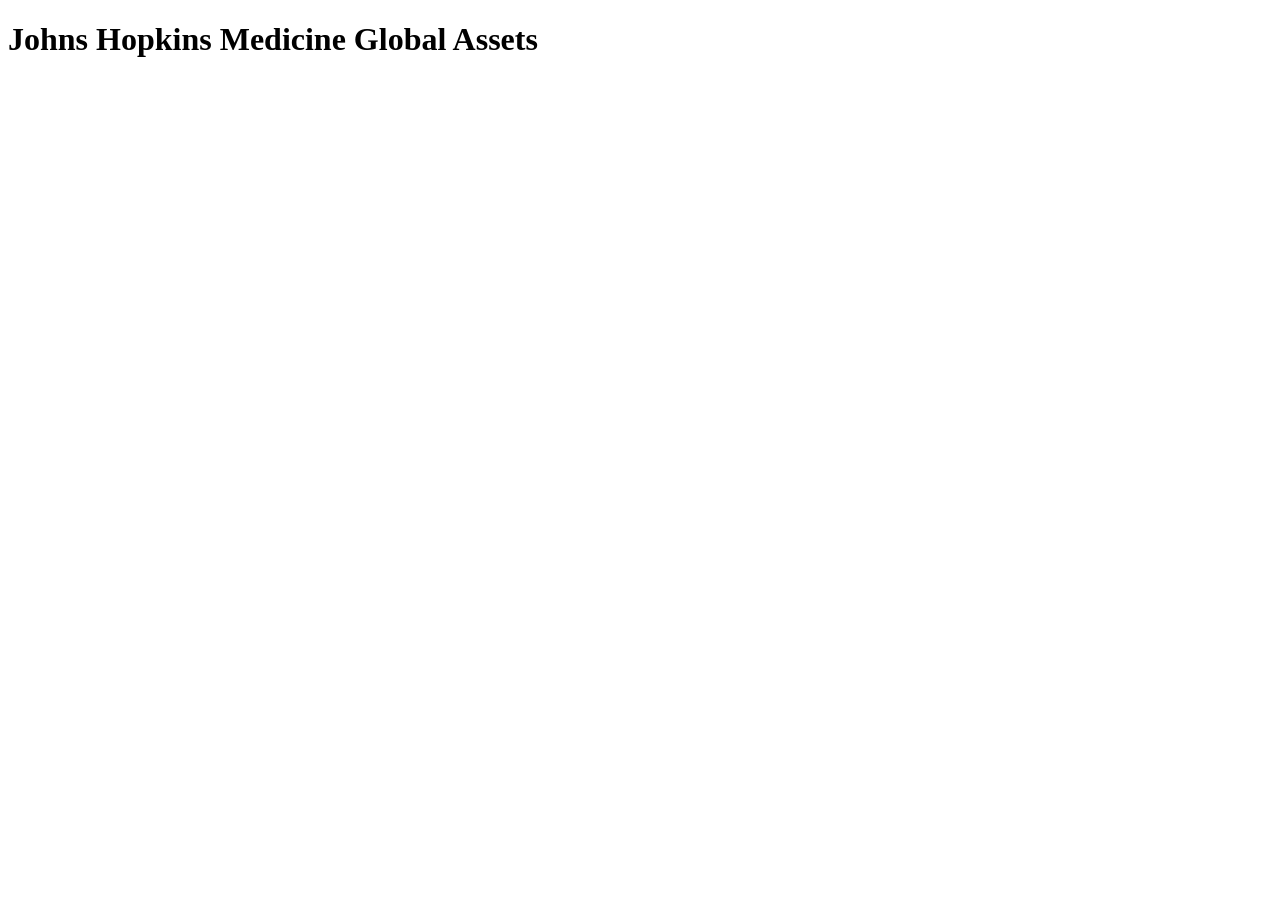
==== index.html @ 09e7e158 "Initial commit" ====
<!DOCTYPE html>
<html lang="en">
<head>
	<meta charset="UTF-8">
	<meta name="viewport" content="width=device-width, initial-scale=1.0">
	<title>Global Assets</title>
</head>
<body>
	<h1>Johns Hopkins Medicine Global Assets</h1>
</body>
</html>
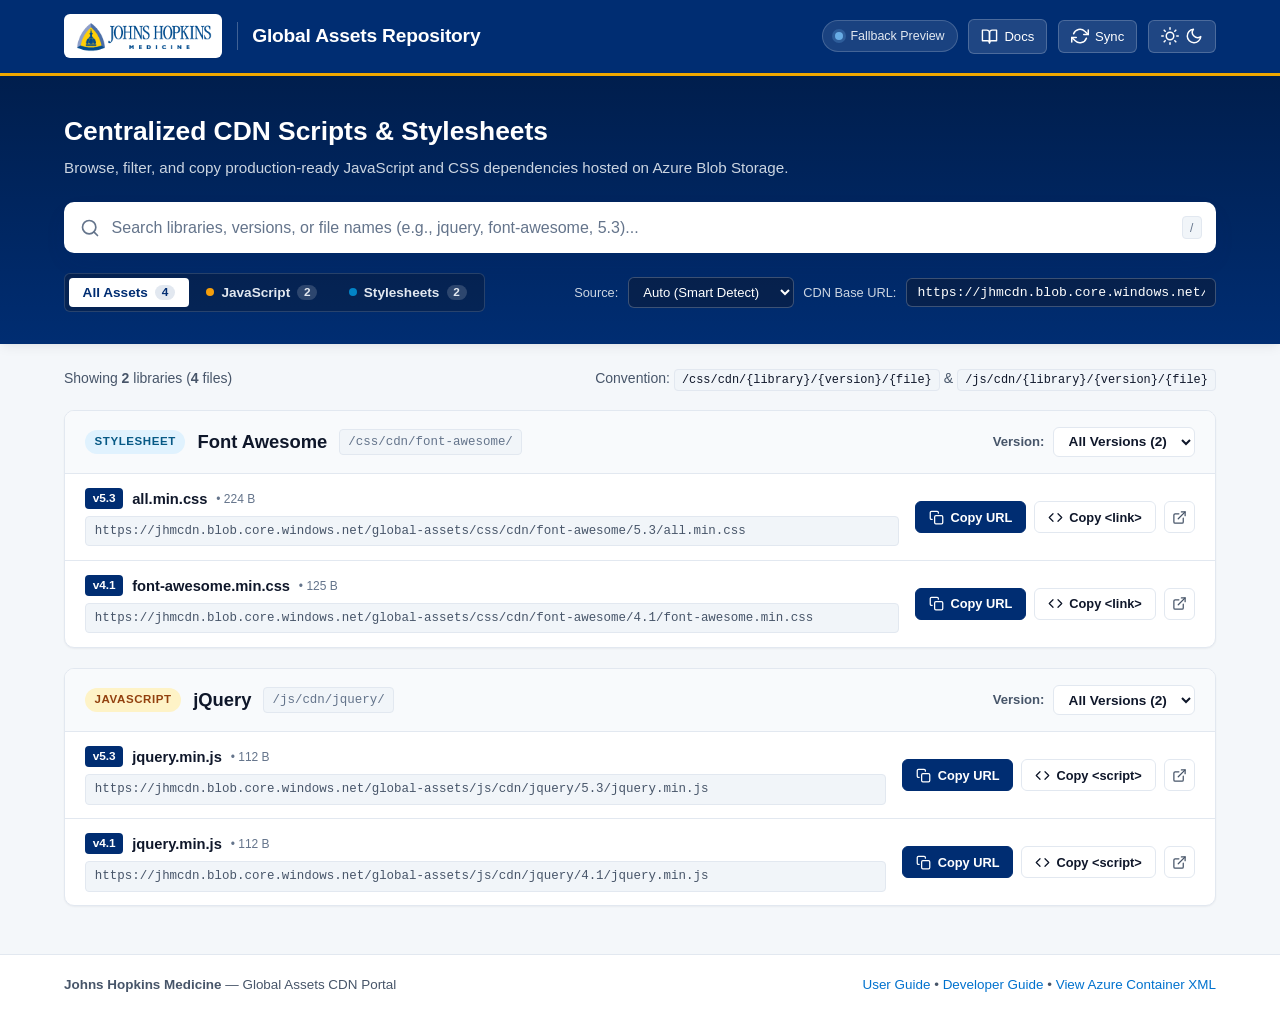
==== commit a6b5c496: "Initial UI and functionality completed" ====
--- a/index.html
+++ b/index.html
@@ -3,9 +3,182 @@
 <head>
 	<meta charset="UTF-8">
 	<meta name="viewport" content="width=device-width, initial-scale=1.0">
-	<title>Global Assets</title>
+	<title>Johns Hopkins Medicine | Global Assets CDN</title>
+	<link rel="icon" type="image/x-icon" href="img/favicon.ico">
+	<link rel="stylesheet" href="css/site.css">
 </head>
 <body>
-	<h1>Johns Hopkins Medicine Global Assets</h1>
+	<!-- Top Branding Bar -->
+	<header class="site-header">
+		<div class="container header-inner">
+			<div class="brand">
+				<img src="img/logo.png" alt="Johns Hopkins Medicine" class="brand-logo">
+				<span class="brand-divider" aria-hidden="true"></span>
+				<div class="brand-text">
+					<h1 class="brand-title">Global Assets Repository</h1>
+				</div>
+			</div>
+
+			<div class="header-actions">
+				<div class="status-pill" id="sourceStatusPill" title="Current Asset Discovery Source">
+					<span class="status-dot" id="sourceStatusDot"></span>
+					<span id="sourceStatusText">Connecting...</span>
+				</div>
+				<a href="docs/index.html#user-guide" class="btn-icon" title="User Documentation">
+					<svg viewBox="0 0 24 24" width="17" height="17" stroke="currentColor" stroke-width="2" fill="none" stroke-linecap="round" stroke-linejoin="round">
+						<path d="M2 3h6a4 4 0 0 1 4 4v14a3 3 0 0 0-3-3H2z"></path>
+						<path d="M22 3h-6a4 4 0 0 0-4 4v14a3 3 0 0 1 3-3h7z"></path>
+					</svg>
+					<span>Docs</span>
+				</a>
+				<button type="button" class="btn-icon" id="refreshBtn" title="Refresh Assets">
+					<svg viewBox="0 0 24 24" width="18" height="18" stroke="currentColor" stroke-width="2" fill="none" stroke-linecap="round" stroke-linejoin="round">
+						<polyline points="23 4 23 10 17 10"></polyline>
+						<polyline points="1 20 1 14 7 14"></polyline>
+						<path d="M3.51 9a9 9 0 0 1 14.85-3.36L23 10M1 14l4.64 4.36A9 9 0 0 0 20.49 15"></path>
+					</svg>
+					<span>Sync</span>
+				</button>
+				<button type="button" class="btn-icon" id="themeToggleBtn" title="Toggle Dark/Light Mode" aria-label="Toggle Dark/Light Mode">
+					<svg id="themeIconSun" viewBox="0 0 24 24" width="18" height="18" stroke="currentColor" stroke-width="2" fill="none" stroke-linecap="round" stroke-linejoin="round" hidden>
+						<circle cx="12" cy="12" r="5"></circle>
+						<line x1="12" y1="1" x2="12" y2="3"></line>
+						<line x1="12" y1="21" x2="12" y2="23"></line>
+						<line x1="4.22" y1="4.22" x2="5.64" y2="5.64"></line>
+						<line x1="18.36" y1="18.36" x2="19.78" y2="19.78"></line>
+						<line x1="1" y1="12" x2="3" y2="12"></line>
+						<line x1="21" y1="12" x2="23" y2="12"></line>
+						<line x1="4.22" y1="19.78" x2="5.64" y2="18.36"></line>
+						<line x1="18.36" y1="5.64" x2="19.78" y2="4.22"></line>
+					</svg>
+					<svg id="themeIconMoon" viewBox="0 0 24 24" width="18" height="18" stroke="currentColor" stroke-width="2" fill="none" stroke-linecap="round" stroke-linejoin="round">
+						<path d="M21 12.79A9 9 0 1 1 11.21 3 7 7 0 0 0 21 12.79z"></path>
+					</svg>
+				</button>
+			</div>
+		</div>
+	</header>
+
+	<!-- Hero Search & Configuration Section -->
+	<section class="hero-section">
+		<div class="container">
+			<div class="hero-content">
+				<h2>Centralized CDN Scripts &amp; Stylesheets</h2>
+				<p>Browse, filter, and copy production-ready JavaScript and CSS dependencies hosted on Azure Blob Storage.</p>
+
+				<!-- Search Box -->
+				<div class="search-bar-wrapper">
+					<svg class="search-icon" viewBox="0 0 24 24" width="20" height="20" stroke="currentColor" stroke-width="2" fill="none" stroke-linecap="round" stroke-linejoin="round">
+						<circle cx="11" cy="11" r="8"></circle>
+						<line x1="21" y1="21" x2="16.65" y2="16.65"></line>
+					</svg>
+					<input
+						type="search"
+						id="searchInput"
+						class="search-input"
+						placeholder="Search libraries, versions, or file names (e.g., jquery, font-awesome, 5.3)..."
+						autocomplete="off"
+						aria-label="Search CDN assets"
+					>
+					<kbd class="search-shortcut" id="searchShortcutHint" title="Press / to focus search">/</kbd>
+				</div>
+
+				<!-- Toolbar: Category Filters + CDN Root Config -->
+				<div class="controls-bar">
+					<div class="filter-tabs" role="tablist" aria-label="Asset category filter">
+						<button type="button" class="filter-tab active" data-filter="all" role="tab" aria-selected="true">
+							All Assets <span class="tab-count" id="countAll">0</span>
+						</button>
+						<button type="button" class="filter-tab" data-filter="js" role="tab" aria-selected="false">
+							<span class="badge-dot badge-js"></span>
+							JavaScript <span class="tab-count" id="countJs">0</span>
+						</button>
+						<button type="button" class="filter-tab" data-filter="css" role="tab" aria-selected="false">
+							<span class="badge-dot badge-css"></span>
+							Stylesheets <span class="tab-count" id="countCss">0</span>
+						</button>
+					</div>
+
+					<div class="cdn-config">
+						<label for="sourceModeSelect" class="config-label">Source:</label>
+						<select id="sourceModeSelect" class="config-select" title="Choose how assets are discovered">
+							<option value="auto">Auto (Smart Detect)</option>
+							<option value="azure">Azure Blob Live XML</option>
+							<option value="local">Local /cdn/ Folders</option>
+						</select>
+
+						<label for="baseUrlInput" class="config-label">CDN Base URL:</label>
+						<div class="base-url-group">
+							<input
+								type="url"
+								id="baseUrlInput"
+								class="base-url-input"
+								value="https://jhmcdn.blob.core.windows.net/global-assets"
+								title="Root URL used when generating Copy links and HTML tags"
+							>
+						</div>
+					</div>
+				</div>
+			</div>
+		</div>
+	</section>
+
+	<!-- Main Content Area -->
+	<main class="main-content container">
+		<!-- Stats Summary Bar -->
+		<div class="summary-bar" id="summaryBar">
+			<div class="summary-left">
+				<span id="resultsSummaryText">Loading libraries...</span>
+			</div>
+			<div class="summary-right">
+				<span class="structure-hint">
+					Convention: <code>/css/cdn/{library}/{version}/{file}</code> &amp; <code>/js/cdn/{library}/{version}/{file}</code>
+				</span>
+			</div>
+		</div>
+
+		<!-- Loading Skeleton -->
+		<div id="loadingState" class="loading-state">
+			<div class="spinner"></div>
+			<p>Discovering assets from repository...</p>
+		</div>
+
+		<!-- Empty State / Instructions -->
+		<div id="emptyState" class="empty-state" hidden>
+			<div class="empty-icon">
+				<svg viewBox="0 0 24 24" width="44" height="44" stroke="currentColor" stroke-width="1.5" fill="none">
+					<path d="M22 19a2 2 0 0 1-2 2H4a2 2 0 0 1-2-2V5a2 2 0 0 1 2-2h5l2 3h9a2 2 0 0 1 2 2z"></path>
+					<line x1="9" y1="14" x2="15" y2="14"></line>
+				</svg>
+			</div>
+			<h3 id="emptyStateTitle">No matching assets found</h3>
+			<p id="emptyStateDesc">Try adjusting your search query or category filter, or upload files under <code>/css/cdn/</code> or <code>/js/cdn/</code>.</p>
+			<button type="button" class="btn-secondary" id="resetFiltersBtn">Reset Search &amp; Filters</button>
+		</div>
+
+		<!-- Library Cards Grid -->
+		<div id="librariesGrid" class="libraries-grid" aria-live="polite"></div>
+	</main>
+
+	<!-- Footer -->
+	<footer class="site-footer">
+		<div class="container footer-inner">
+			<div>
+				<strong>Johns Hopkins Medicine</strong> &mdash; Global Assets CDN Portal
+			</div>
+			<div class="footer-links">
+				<a href="docs/index.html#user-guide">User Guide</a>
+				<span>&bull;</span>
+				<a href="docs/index.html#developer-guide">Developer Guide</a>
+				<span>&bull;</span>
+				<a href="https://jhmcdn.blob.core.windows.net/global-assets?restype=container&amp;comp=list" target="_blank" rel="noopener">View Azure Container XML</a>
+			</div>
+		</div>
+	</footer>
+
+	<!-- Copy Toast Notification -->
+	<div id="toastContainer" class="toast-container" aria-live="assertive" aria-atomic="true"></div>
+
+	<script src="js/site.js"></script>
 </body>
-</html>+</html>
--- a/css/site.css
+++ b/css/site.css
@@ -0,0 +1,1058 @@
+/* ==========================================================================
+   Johns Hopkins Medicine - Global Assets Portal (/css/site.css)
+   ========================================================================== */
+
+:root {
+	/* Johns Hopkins Medicine Palette */
+	--jhm-heritage-blue: #002D72;
+	--jhm-heritage-dark: #001E4D;
+	--jhm-spirit-blue: #68ACE5;
+	--jhm-gold: #F2A900;
+	--jhm-Accent-blue: #0072CE;
+
+	/* Light Mode Theme Tokens */
+	--bg-body: #F4F7FA;
+	--bg-surface: #FFFFFF;
+	--bg-surface-subtle: #F8FAFC;
+	--bg-code: #F1F5F9;
+	--text-primary: #0F172A;
+	--text-secondary: #475569;
+	--text-muted: #64748B;
+	--border-color: #E2E8F0;
+	--border-hover: #CBD5E1;
+
+	/* Category Accents */
+	--js-badge-bg: #FEF3C7;
+	--js-badge-text: #92400E;
+	--js-badge-dot: #F59E0B;
+
+	--css-badge-bg: #E0F2FE;
+	--css-badge-text: #075985;
+	--css-badge-dot: #0284C7;
+
+	--success-bg: #DCFCE7;
+	--success-text: #166534;
+
+	/* Shadows & Radius */
+	--shadow-sm: 0 1px 2px 0 rgba(15, 23, 42, 0.05);
+	--shadow-md: 0 4px 12px -2px rgba(15, 23, 42, 0.08), 0 2px 4px -2px rgba(15, 23, 42, 0.04);
+	--shadow-lg: 0 10px 25px -5px rgba(0, 45, 114, 0.12);
+	--radius-sm: 6px;
+	--radius-md: 10px;
+	--radius-lg: 14px;
+}
+
+[data-theme="dark"] {
+	--bg-body: #0B1120;
+	--bg-surface: #1E293B;
+	--bg-surface-subtle: #152033;
+	--bg-code: #0F172A;
+	--text-primary: #F8FAFC;
+	--text-secondary: #94A3B8;
+	--text-muted: #64748B;
+	--border-color: #334155;
+	--border-hover: #475569;
+
+	--js-badge-bg: rgba(245, 158, 11, 0.15);
+	--js-badge-text: #FCD34D;
+
+	--css-badge-bg: rgba(14, 165, 233, 0.15);
+	--css-badge-text: #7DD3FC;
+
+	--success-bg: rgba(34, 197, 94, 0.2);
+	--success-text: #86EFAC;
+
+	--shadow-sm: 0 1px 2px 0 rgba(0, 0, 0, 0.3);
+	--shadow-md: 0 4px 12px -2px rgba(0, 0, 0, 0.4);
+}
+
+/* Reset & Base */
+*, *::before, *::after {
+	box-sizing: border-box;
+	margin: 0;
+	padding: 0;
+}
+
+body {
+	font-family: -apple-system, BlinkMacSystemFont, "Segoe UI", Roboto, "Helvetica Neue", Arial, sans-serif;
+	background-color: var(--bg-body);
+	color: var(--text-primary);
+	line-height: 1.5;
+	min-height: 100vh;
+	display: flex;
+	flex-direction: column;
+	transition: background-color 0.2s ease, color 0.2s ease;
+}
+
+.container {
+	width: 100%;
+	max-width: 1200px;
+	margin: 0 auto;
+	padding: 0 1.5rem;
+}
+
+code {
+	font-family: ui-monospace, SFMono-Regular, Menlo, Monaco, Consolas, "Liberation Mono", "Courier New", monospace;
+	font-size: 0.85em;
+}
+
+/* ==========================================================================
+   Header
+   ========================================================================== */
+.site-header {
+	background-color: var(--jhm-heritage-blue);
+	color: #FFFFFF;
+	border-bottom: 3px solid var(--jhm-gold);
+	padding: 0.9rem 0;
+}
+
+.header-inner {
+	display: flex;
+	align-items: center;
+	justify-content: space-between;
+	gap: 1rem;
+	flex-wrap: wrap;
+}
+
+.brand {
+	display: flex;
+	align-items: center;
+	gap: 0.9rem;
+	flex-wrap: wrap;
+}
+
+.brand-logo {
+	height: 44px;
+	width: auto;
+	display: block;
+	background: #FFFFFF;
+	padding: 0.3rem 0.65rem;
+	border-radius: var(--radius-sm);
+	box-shadow: var(--shadow-sm);
+}
+
+.brand-divider {
+	width: 1px;
+	height: 28px;
+	background: rgba(255, 255, 255, 0.25);
+}
+
+.brand-title {
+	font-size: 1.2rem;
+	font-weight: 700;
+	letter-spacing: -0.01em;
+	color: #FFFFFF;
+}
+
+.header-actions {
+	display: flex;
+	align-items: center;
+	gap: 0.65rem;
+}
+
+.status-pill {
+	display: inline-flex;
+	align-items: center;
+	gap: 0.45rem;
+	background: rgba(255, 255, 255, 0.1);
+	border: 1px solid rgba(255, 255, 255, 0.18);
+	padding: 0.35rem 0.75rem;
+	border-radius: 999px;
+	font-size: 0.78rem;
+	font-weight: 500;
+	color: #E2E8F0;
+}
+
+.status-dot {
+	width: 8px;
+	height: 8px;
+	border-radius: 50%;
+	background-color: var(--jhm-gold);
+}
+
+.status-dot.online {
+	background-color: #22C55E;
+	box-shadow: 0 0 0 3px rgba(34, 197, 94, 0.25);
+}
+
+.status-dot.local {
+	background-color: var(--jhm-spirit-blue);
+	box-shadow: 0 0 0 3px rgba(104, 172, 229, 0.25);
+}
+
+.brand-link {
+	text-decoration: none;
+	color: inherit;
+}
+
+.btn-icon {
+	display: inline-flex;
+	align-items: center;
+	gap: 0.4rem;
+	background: rgba(255, 255, 255, 0.12);
+	color: #FFFFFF;
+	border: 1px solid rgba(255, 255, 255, 0.2);
+	padding: 0.4rem 0.75rem;
+	border-radius: var(--radius-sm);
+	font-size: 0.82rem;
+	font-weight: 500;
+	cursor: pointer;
+	text-decoration: none;
+	transition: background 0.15s ease, transform 0.1s ease;
+}
+
+.btn-icon:hover {
+	background: rgba(255, 255, 255, 0.22);
+}
+
+.btn-icon:active {
+	transform: translateY(1px);
+}
+
+/* ==========================================================================
+   Hero & Search Controls
+   ========================================================================== */
+.hero-section {
+	background: linear-gradient(180deg, var(--jhm-heritage-dark) 0%, var(--jhm-heritage-blue) 100%);
+	color: #FFFFFF;
+	padding: 2.25rem 0 2rem;
+	box-shadow: var(--shadow-md);
+}
+
+.hero-content h2 {
+	font-size: 1.65rem;
+	font-weight: 700;
+	margin-bottom: 0.35rem;
+}
+
+.hero-content p {
+	color: #CBD5E1;
+	font-size: 0.95rem;
+	margin-bottom: 1.4rem;
+}
+
+/* Search Bar */
+.search-bar-wrapper {
+	position: relative;
+	display: flex;
+	align-items: center;
+	margin-bottom: 1.25rem;
+}
+
+.search-icon {
+	position: absolute;
+	left: 1rem;
+	color: #64748B;
+	pointer-events: none;
+}
+
+.search-input {
+	width: 100%;
+	padding: 0.9rem 3.2rem 0.9rem 2.85rem;
+	font-size: 1rem;
+	border-radius: var(--radius-md);
+	border: 2px solid transparent;
+	background-color: var(--bg-surface);
+	color: var(--text-primary);
+	box-shadow: var(--shadow-lg);
+	transition: border-color 0.15s ease, box-shadow 0.15s ease;
+}
+
+.search-input::placeholder {
+	color: var(--text-muted);
+}
+
+.search-input:focus {
+	outline: none;
+	border-color: var(--jhm-spirit-blue);
+}
+
+.search-shortcut {
+	position: absolute;
+	right: 0.9rem;
+	background: var(--bg-code);
+	color: var(--text-muted);
+	border: 1px solid var(--border-color);
+	border-radius: 4px;
+	padding: 0.1rem 0.45rem;
+	font-size: 0.75rem;
+	font-family: inherit;
+	pointer-events: none;
+}
+
+/* Filter Tabs & Config Bar */
+.controls-bar {
+	display: flex;
+	align-items: center;
+	justify-content: space-between;
+	gap: 1rem;
+	flex-wrap: wrap;
+}
+
+.filter-tabs {
+	display: inline-flex;
+	background: rgba(15, 23, 42, 0.35);
+	padding: 0.25rem;
+	border-radius: var(--radius-sm);
+	border: 1px solid rgba(255, 255, 255, 0.14);
+	gap: 0.25rem;
+}
+
+.filter-tab {
+	display: inline-flex;
+	align-items: center;
+	gap: 0.45rem;
+	background: transparent;
+	color: #E2E8F0;
+	border: none;
+	padding: 0.42rem 0.85rem;
+	font-size: 0.85rem;
+	font-weight: 600;
+	border-radius: 4px;
+	cursor: pointer;
+	transition: background 0.15s ease, color 0.15s ease;
+}
+
+.filter-tab:hover {
+	color: #FFFFFF;
+	background: rgba(255, 255, 255, 0.08);
+}
+
+.filter-tab.active {
+	background: #FFFFFF;
+	color: var(--jhm-heritage-blue);
+	box-shadow: var(--shadow-sm);
+}
+
+.tab-count {
+	font-size: 0.74rem;
+	padding: 0.05rem 0.42rem;
+	border-radius: 999px;
+	background: rgba(255, 255, 255, 0.16);
+}
+
+.filter-tab.active .tab-count {
+	background: #E2E8F0;
+	color: var(--jhm-heritage-blue);
+}
+
+.badge-dot {
+	width: 8px;
+	height: 8px;
+	border-radius: 50%;
+	display: inline-block;
+}
+
+.badge-js {
+	background-color: var(--js-badge-dot);
+}
+
+.badge-css {
+	background-color: var(--css-badge-dot);
+}
+
+/* CDN Config Inputs */
+.cdn-config {
+	display: flex;
+	align-items: center;
+	gap: 0.6rem;
+	flex-wrap: wrap;
+}
+
+.config-label {
+	font-size: 0.8rem;
+	color: #CBD5E1;
+	font-weight: 500;
+}
+
+.config-select,
+.base-url-input {
+	background: rgba(15, 23, 42, 0.45);
+	color: #FFFFFF;
+	border: 1px solid rgba(255, 255, 255, 0.22);
+	border-radius: var(--radius-sm);
+	padding: 0.38rem 0.65rem;
+	font-size: 0.82rem;
+}
+
+.config-select option {
+	background: #0F172A;
+	color: #FFFFFF;
+}
+
+.base-url-input {
+	width: 310px;
+	max-width: 100%;
+	font-family: ui-monospace, SFMono-Regular, Menlo, Consolas, monospace;
+}
+
+.config-select:focus,
+.base-url-input:focus {
+	outline: none;
+	border-color: var(--jhm-spirit-blue);
+}
+
+/* ==========================================================================
+   Main Content & Summary Bar
+   ========================================================================== */
+.main-content {
+	flex: 1;
+	padding-top: 1.5rem;
+	padding-bottom: 3rem;
+}
+
+.summary-bar {
+	display: flex;
+	align-items: center;
+	justify-content: space-between;
+	gap: 1rem;
+	flex-wrap: wrap;
+	margin-bottom: 1.25rem;
+	font-size: 0.875rem;
+	color: var(--text-secondary);
+}
+
+.structure-hint code {
+	background: var(--bg-code);
+	padding: 0.2rem 0.45rem;
+	border-radius: 4px;
+	border: 1px solid var(--border-color);
+	color: var(--text-primary);
+}
+
+/* ==========================================================================
+   Library Cards Grid
+   ========================================================================== */
+.libraries-grid {
+	display: grid;
+	grid-template-columns: 1fr;
+	gap: 1.25rem;
+}
+
+.library-card {
+	background: var(--bg-surface);
+	border: 1px solid var(--border-color);
+	border-radius: var(--radius-md);
+	box-shadow: var(--shadow-sm);
+	overflow: hidden;
+	transition: border-color 0.15s ease, box-shadow 0.15s ease;
+}
+
+.library-card:hover {
+	border-color: var(--border-hover);
+	box-shadow: var(--shadow-md);
+}
+
+.card-header {
+	display: flex;
+	align-items: center;
+	justify-content: space-between;
+	gap: 1rem;
+	padding: 1rem 1.25rem;
+	background: var(--bg-surface-subtle);
+	border-bottom: 1px solid var(--border-color);
+	flex-wrap: wrap;
+}
+
+.card-title-group {
+	display: flex;
+	align-items: center;
+	gap: 0.75rem;
+	flex-wrap: wrap;
+}
+
+.category-badge {
+	display: inline-flex;
+	align-items: center;
+	gap: 0.35rem;
+	font-size: 0.72rem;
+	font-weight: 700;
+	text-transform: uppercase;
+	letter-spacing: 0.05em;
+	padding: 0.22rem 0.6rem;
+	border-radius: 999px;
+}
+
+.category-badge.type-js {
+	background: var(--js-badge-bg);
+	color: var(--js-badge-text);
+}
+
+.category-badge.type-css {
+	background: var(--css-badge-bg);
+	color: var(--css-badge-text);
+}
+
+.library-name {
+	font-size: 1.15rem;
+	font-weight: 700;
+	color: var(--text-primary);
+}
+
+.library-path-chip {
+	font-size: 0.78rem;
+	color: var(--text-muted);
+	background: var(--bg-code);
+	padding: 0.15rem 0.5rem;
+	border-radius: 4px;
+	border: 1px solid var(--border-color);
+}
+
+/* Version Selector */
+.version-controls {
+	display: flex;
+	align-items: center;
+	gap: 0.55rem;
+}
+
+.version-label {
+	font-size: 0.82rem;
+	font-weight: 600;
+	color: var(--text-secondary);
+}
+
+.version-select {
+	background: var(--bg-surface);
+	color: var(--text-primary);
+	border: 1px solid var(--border-color);
+	border-radius: var(--radius-sm);
+	padding: 0.35rem 0.65rem;
+	font-size: 0.85rem;
+	font-weight: 600;
+	cursor: pointer;
+}
+
+.version-select:focus {
+	outline: none;
+	border-color: var(--jhm-Accent-blue);
+}
+
+/* File Rows inside Library Card */
+.file-list {
+	divide-y: 1px solid var(--border-color);
+}
+
+.file-row {
+	display: flex;
+	align-items: center;
+	justify-content: space-between;
+	gap: 1rem;
+	padding: 0.85rem 1.25rem;
+	border-bottom: 1px solid var(--border-color);
+	transition: background-color 0.12s ease;
+	flex-wrap: wrap;
+}
+
+.file-row:last-child {
+	border-bottom: none;
+}
+
+.file-row:hover {
+	background-color: var(--bg-surface-subtle);
+}
+
+.file-info {
+	flex: 1;
+	min-width: 240px;
+	display: flex;
+	flex-direction: column;
+	gap: 0.25rem;
+}
+
+.file-primary {
+	display: flex;
+	align-items: center;
+	gap: 0.55rem;
+	flex-wrap: wrap;
+}
+
+.version-tag {
+	font-size: 0.74rem;
+	font-weight: 700;
+	background: var(--jhm-heritage-blue);
+	color: #FFFFFF;
+	padding: 0.1rem 0.48rem;
+	border-radius: 4px;
+}
+
+.file-name {
+	font-weight: 600;
+	font-size: 0.92rem;
+	color: var(--text-primary);
+}
+
+.file-meta {
+	font-size: 0.75rem;
+	color: var(--text-muted);
+}
+
+.file-url-preview {
+	font-family: ui-monospace, SFMono-Regular, Menlo, Monaco, Consolas, monospace;
+	font-size: 0.78rem;
+	color: var(--text-secondary);
+	background: var(--bg-code);
+	padding: 0.3rem 0.55rem;
+	border-radius: 4px;
+	border: 1px solid var(--border-color);
+	word-break: break-all;
+	display: block;
+	margin-top: 0.15rem;
+}
+
+/* Copy Buttons */
+.file-actions {
+	display: flex;
+	align-items: center;
+	gap: 0.5rem;
+	flex-shrink: 0;
+}
+
+.btn-copy {
+	display: inline-flex;
+	align-items: center;
+	gap: 0.4rem;
+	padding: 0.45rem 0.8rem;
+	font-size: 0.8rem;
+	font-weight: 600;
+	border-radius: var(--radius-sm);
+	cursor: pointer;
+	transition: all 0.15s ease;
+	border: 1px solid var(--border-color);
+	background: var(--bg-surface);
+	color: var(--text-primary);
+}
+
+.btn-copy:hover {
+	border-color: var(--jhm-Accent-blue);
+	color: var(--jhm-Accent-blue);
+	background: var(--bg-surface-subtle);
+}
+
+.btn-copy.btn-copy-primary {
+	background: var(--jhm-heritage-blue);
+	color: #FFFFFF;
+	border-color: var(--jhm-heritage-blue);
+}
+
+.btn-copy.btn-copy-primary:hover {
+	background: var(--jhm-Accent-blue);
+	border-color: var(--jhm-Accent-blue);
+	color: #FFFFFF;
+}
+
+.btn-copy.copied {
+	background: var(--success-bg) !important;
+	color: var(--success-text) !important;
+	border-color: var(--success-text) !important;
+}
+
+.btn-open-raw {
+	display: inline-flex;
+	align-items: center;
+	justify-content: center;
+	padding: 0.45rem;
+	border-radius: var(--radius-sm);
+	border: 1px solid var(--border-color);
+	color: var(--text-secondary);
+	background: var(--bg-surface);
+	text-decoration: none;
+	transition: color 0.15s ease, border-color 0.15s ease;
+}
+
+.btn-open-raw:hover {
+	color: var(--jhm-Accent-blue);
+	border-color: var(--jhm-Accent-blue);
+}
+
+/* ==========================================================================
+   Loading & Empty States
+   ========================================================================== */
+.loading-state,
+.empty-state {
+	background: var(--bg-surface);
+	border: 1px solid var(--border-color);
+	border-radius: var(--radius-md);
+	padding: 3.5rem 1.5rem;
+	text-align: center;
+	color: var(--text-secondary);
+}
+
+.spinner {
+	width: 36px;
+	height: 36px;
+	border: 3px solid var(--border-color);
+	border-top-color: var(--jhm-heritage-blue);
+	border-radius: 50%;
+	animation: spin 0.8s linear infinite;
+	margin: 0 auto 1rem;
+}
+
+@keyframes spin {
+	to { transform: rotate(360deg); }
+}
+
+.empty-icon {
+	color: var(--text-muted);
+	margin-bottom: 0.75rem;
+}
+
+.empty-state h3 {
+	color: var(--text-primary);
+	margin-bottom: 0.35rem;
+}
+
+.empty-state p {
+	max-width: 480px;
+	margin: 0 auto 1.25rem;
+	font-size: 0.9rem;
+}
+
+.btn-secondary {
+	background: var(--jhm-heritage-blue);
+	color: #FFFFFF;
+	border: none;
+	padding: 0.55rem 1.1rem;
+	border-radius: var(--radius-sm);
+	font-weight: 600;
+	cursor: pointer;
+}
+
+.btn-secondary:hover {
+	background: var(--jhm-Accent-blue);
+}
+
+/* ==========================================================================
+   Footer & Toast
+   ========================================================================== */
+.site-footer {
+	background: var(--bg-surface);
+	border-top: 1px solid var(--border-color);
+	padding: 1.25rem 0;
+	font-size: 0.84rem;
+	color: var(--text-secondary);
+}
+
+.footer-inner {
+	display: flex;
+	align-items: center;
+	justify-content: space-between;
+	gap: 1rem;
+	flex-wrap: wrap;
+}
+
+.footer-links a {
+	color: var(--jhm-Accent-blue);
+	text-decoration: none;
+	font-weight: 500;
+}
+
+.footer-links a:hover {
+	text-decoration: underline;
+}
+
+/* Toast Notification */
+.toast-container {
+	position: fixed;
+	bottom: 1.5rem;
+	right: 1.5rem;
+	display: flex;
+	flex-direction: column;
+	gap: 0.5rem;
+	z-index: 1000;
+}
+
+.toast {
+	display: flex;
+	align-items: center;
+	gap: 0.6rem;
+	background: var(--jhm-heritage-dark);
+	color: #FFFFFF;
+	padding: 0.75rem 1.1rem;
+	border-radius: var(--radius-sm);
+	box-shadow: var(--shadow-lg);
+	border-left: 4px solid var(--jhm-gold);
+	font-size: 0.85rem;
+	animation: slideIn 0.2s ease-out;
+}
+
+@keyframes slideIn {
+	from {
+		opacity: 0;
+		transform: translateY(10px);
+	}
+	to {
+		opacity: 1;
+		transform: translateY(0);
+	}
+}
+
+/* ==========================================================================
+   Documentation Page (/docs/index.html)
+   ========================================================================== */
+.docs-hero {
+	padding-bottom: 1.75rem;
+}
+
+.docs-role-tabs {
+	display: flex;
+	gap: 0.75rem;
+	flex-wrap: wrap;
+	margin-top: 1.25rem;
+}
+
+.docs-role-tab {
+	display: inline-flex;
+	align-items: center;
+	gap: 0.55rem;
+	background: rgba(15, 23, 42, 0.35);
+	color: #E2E8F0;
+	border: 1px solid rgba(255, 255, 255, 0.2);
+	padding: 0.65rem 1.15rem;
+	border-radius: var(--radius-sm);
+	font-weight: 600;
+	font-size: 0.9rem;
+	text-decoration: none;
+	transition: all 0.15s ease;
+}
+
+.docs-role-tab:hover {
+	background: rgba(255, 255, 255, 0.14);
+	color: #FFFFFF;
+}
+
+.docs-role-tab.active {
+	background: #FFFFFF;
+	color: var(--jhm-heritage-blue);
+	border-color: #FFFFFF;
+	box-shadow: var(--shadow-md);
+}
+
+.docs-layout {
+	display: grid;
+	grid-template-columns: 250px 1fr;
+	gap: 2rem;
+	align-items: start;
+	padding-top: 2rem;
+}
+
+.docs-sidebar {
+	position: sticky;
+	top: 1.5rem;
+	background: var(--bg-surface);
+	border: 1px solid var(--border-color);
+	border-radius: var(--radius-md);
+	padding: 1.25rem;
+	box-shadow: var(--shadow-sm);
+}
+
+.toc-group {
+	display: flex;
+	flex-direction: column;
+	gap: 0.35rem;
+	margin-bottom: 1.25rem;
+}
+
+.toc-group:last-child {
+	margin-bottom: 0;
+}
+
+.toc-heading {
+	font-size: 0.74rem;
+	font-weight: 700;
+	text-transform: uppercase;
+	letter-spacing: 0.06em;
+	color: var(--jhm-Accent-blue);
+	margin-bottom: 0.25rem;
+}
+
+.toc-link {
+	font-size: 0.85rem;
+	color: var(--text-secondary);
+	text-decoration: none;
+	padding: 0.3rem 0.5rem;
+	border-radius: 4px;
+	transition: background 0.12s ease, color 0.12s ease;
+}
+
+.toc-link:hover {
+	background: var(--bg-surface-subtle);
+	color: var(--text-primary);
+}
+
+.docs-content {
+	display: flex;
+	flex-direction: column;
+	gap: 3rem;
+}
+
+.docs-section {
+	display: flex;
+	flex-direction: column;
+	gap: 1.25rem;
+	scroll-margin-top: 1.5rem;
+}
+
+.section-banner {
+	padding: 1.5rem;
+	border-radius: var(--radius-md);
+	color: #FFFFFF;
+	box-shadow: var(--shadow-sm);
+}
+
+.user-banner {
+	background: linear-gradient(135deg, var(--jhm-heritage-blue) 0%, #0047AB 100%);
+	border-left: 5px solid var(--jhm-spirit-blue);
+}
+
+.dev-banner {
+	background: linear-gradient(135deg, #0F172A 0%, var(--jhm-heritage-dark) 100%);
+	border-left: 5px solid var(--jhm-gold);
+}
+
+.section-pill {
+	display: inline-block;
+	font-size: 0.72rem;
+	font-weight: 700;
+	text-transform: uppercase;
+	letter-spacing: 0.08em;
+	background: rgba(255, 255, 255, 0.16);
+	padding: 0.2rem 0.6rem;
+	border-radius: 999px;
+	margin-bottom: 0.5rem;
+}
+
+.section-banner h2 {
+	font-size: 1.4rem;
+	margin-bottom: 0.35rem;
+}
+
+.section-banner p {
+	color: #E2E8F0;
+	font-size: 0.92rem;
+}
+
+.docs-card {
+	background: var(--bg-surface);
+	border: 1px solid var(--border-color);
+	border-radius: var(--radius-md);
+	padding: 1.5rem;
+	box-shadow: var(--shadow-sm);
+	scroll-margin-top: 1.5rem;
+}
+
+.docs-card h3 {
+	font-size: 1.1rem;
+	margin-bottom: 0.65rem;
+	color: var(--text-primary);
+}
+
+.docs-card p {
+	color: var(--text-secondary);
+	font-size: 0.92rem;
+	margin-bottom: 0.85rem;
+}
+
+.docs-list {
+	padding-left: 1.25rem;
+	color: var(--text-secondary);
+	font-size: 0.92rem;
+	display: flex;
+	flex-direction: column;
+	gap: 0.55rem;
+}
+
+.docs-list ul {
+	padding-left: 1.25rem;
+	margin-top: 0.35rem;
+	display: flex;
+	flex-direction: column;
+	gap: 0.3rem;
+}
+
+.docs-card code {
+	background: var(--bg-code);
+	padding: 0.15rem 0.4rem;
+	border-radius: 4px;
+	border: 1px solid var(--border-color);
+	color: var(--text-primary);
+}
+
+.code-block {
+	background: #0F172A;
+	color: #E2E8F0;
+	padding: 1.1rem 1.25rem;
+	border-radius: var(--radius-sm);
+	overflow-x: auto;
+	font-size: 0.85rem;
+	line-height: 1.6;
+	border: 1px solid #334155;
+}
+
+.code-block code {
+	background: transparent;
+	border: none;
+	padding: 0;
+	color: inherit;
+}
+
+.docs-note {
+	background: var(--bg-surface-subtle);
+	border-left: 4px solid var(--jhm-Accent-blue);
+	padding: 0.85rem 1rem;
+	border-radius: 4px;
+	margin-top: 0.85rem;
+	margin-bottom: 0 !important;
+}
+
+.feature-grid {
+	display: grid;
+	grid-template-columns: repeat(auto-fit, minmax(210px, 1fr));
+	gap: 1rem;
+	margin-top: 0.75rem;
+}
+
+.feature-box {
+	background: var(--bg-surface-subtle);
+	border: 1px solid var(--border-color);
+	border-radius: var(--radius-sm);
+	padding: 1rem;
+}
+
+.feature-box h4 {
+	font-size: 0.92rem;
+	margin-bottom: 0.35rem;
+	color: var(--text-primary);
+}
+
+.feature-box p {
+	font-size: 0.84rem;
+	margin-bottom: 0;
+}
+
+/* Responsive Adjustments */
+@media (max-width: 768px) {
+	.docs-layout {
+		grid-template-columns: 1fr;
+	}
+	.docs-sidebar {
+		position: static;
+	}
+	.controls-bar {
+		flex-direction: column;
+		align-items: stretch;
+	}
+	.cdn-config {
+		justify-content: space-between;
+	}
+	.base-url-input {
+		width: 100%;
+	}
+	.file-row {
+		flex-direction: column;
+		align-items: flex-start;
+	}
+	.file-actions {
+		width: 100%;
+		justify-content: flex-start;
+	}
+}
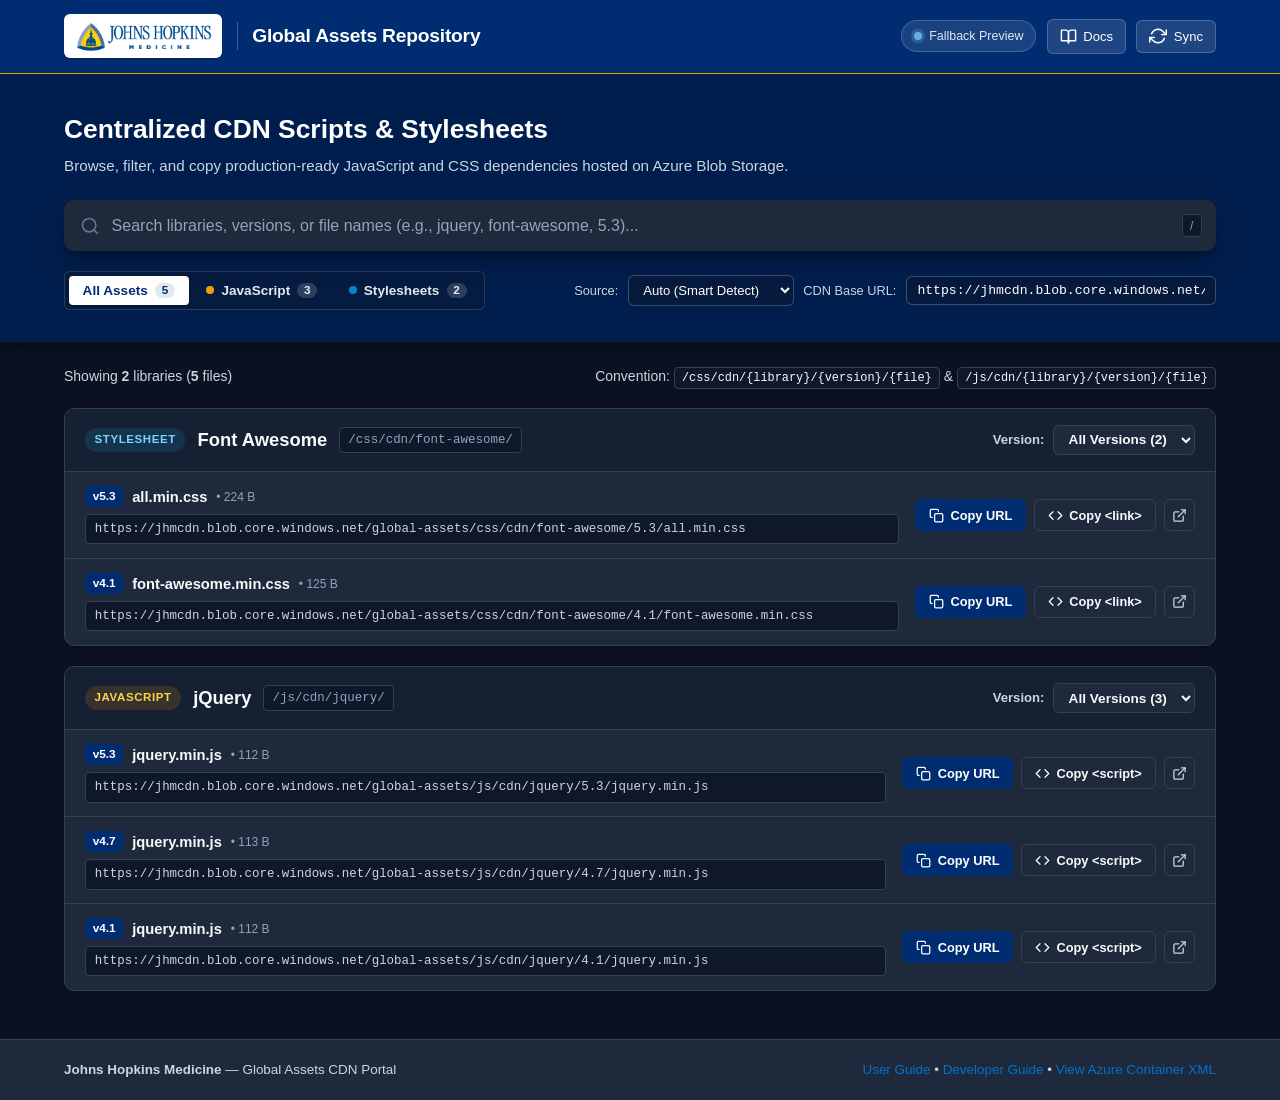
==== commit cb63a815: "skip to main content added, updates to site.css and site.js to removee light theme styles, added doc" ====
--- a/index.html
+++ b/index.html
@@ -8,6 +8,8 @@
 	<link rel="stylesheet" href="css/site.css">
 </head>
 <body>
+	<a href="#mainContent" class="skip-link">Skip to main content</a>
+
 	<!-- Top Branding Bar -->
 	<header class="site-header">
 		<div class="container header-inner">
@@ -20,55 +22,39 @@
 			</div>
 
 			<div class="header-actions">
-				<div class="status-pill" id="sourceStatusPill" title="Current Asset Discovery Source">
-					<span class="status-dot" id="sourceStatusDot"></span>
+				<div class="status-pill" id="sourceStatusPill" role="status" aria-live="polite" title="Current Asset Discovery Source">
+					<span class="status-dot" id="sourceStatusDot" aria-hidden="true"></span>
 					<span id="sourceStatusText">Connecting...</span>
 				</div>
 				<a href="docs/index.html#user-guide" class="btn-icon" title="User Documentation">
-					<svg viewBox="0 0 24 24" width="17" height="17" stroke="currentColor" stroke-width="2" fill="none" stroke-linecap="round" stroke-linejoin="round">
+					<svg aria-hidden="true" focusable="false" viewBox="0 0 24 24" width="17" height="17" stroke="currentColor" stroke-width="2" fill="none" stroke-linecap="round" stroke-linejoin="round">
 						<path d="M2 3h6a4 4 0 0 1 4 4v14a3 3 0 0 0-3-3H2z"></path>
 						<path d="M22 3h-6a4 4 0 0 0-4 4v14a3 3 0 0 1 3-3h7z"></path>
 					</svg>
 					<span>Docs</span>
 				</a>
-				<button type="button" class="btn-icon" id="refreshBtn" title="Refresh Assets">
-					<svg viewBox="0 0 24 24" width="18" height="18" stroke="currentColor" stroke-width="2" fill="none" stroke-linecap="round" stroke-linejoin="round">
+				<button type="button" class="btn-icon" id="refreshBtn" title="Refresh Assets" aria-label="Sync and refresh CDN assets">
+					<svg aria-hidden="true" focusable="false" viewBox="0 0 24 24" width="18" height="18" stroke="currentColor" stroke-width="2" fill="none" stroke-linecap="round" stroke-linejoin="round">
 						<polyline points="23 4 23 10 17 10"></polyline>
 						<polyline points="1 20 1 14 7 14"></polyline>
 						<path d="M3.51 9a9 9 0 0 1 14.85-3.36L23 10M1 14l4.64 4.36A9 9 0 0 0 20.49 15"></path>
 					</svg>
 					<span>Sync</span>
 				</button>
-				<button type="button" class="btn-icon" id="themeToggleBtn" title="Toggle Dark/Light Mode" aria-label="Toggle Dark/Light Mode">
-					<svg id="themeIconSun" viewBox="0 0 24 24" width="18" height="18" stroke="currentColor" stroke-width="2" fill="none" stroke-linecap="round" stroke-linejoin="round" hidden>
-						<circle cx="12" cy="12" r="5"></circle>
-						<line x1="12" y1="1" x2="12" y2="3"></line>
-						<line x1="12" y1="21" x2="12" y2="23"></line>
-						<line x1="4.22" y1="4.22" x2="5.64" y2="5.64"></line>
-						<line x1="18.36" y1="18.36" x2="19.78" y2="19.78"></line>
-						<line x1="1" y1="12" x2="3" y2="12"></line>
-						<line x1="21" y1="12" x2="23" y2="12"></line>
-						<line x1="4.22" y1="19.78" x2="5.64" y2="18.36"></line>
-						<line x1="18.36" y1="5.64" x2="19.78" y2="4.22"></line>
-					</svg>
-					<svg id="themeIconMoon" viewBox="0 0 24 24" width="18" height="18" stroke="currentColor" stroke-width="2" fill="none" stroke-linecap="round" stroke-linejoin="round">
-						<path d="M21 12.79A9 9 0 1 1 11.21 3 7 7 0 0 0 21 12.79z"></path>
-					</svg>
-				</button>
 			</div>
 		</div>
 	</header>
 
 	<!-- Hero Search & Configuration Section -->
-	<section class="hero-section">
+	<section class="hero-section" aria-labelledby="heroHeading">
 		<div class="container">
 			<div class="hero-content">
-				<h2>Centralized CDN Scripts &amp; Stylesheets</h2>
+				<h2 id="heroHeading">Centralized CDN Scripts &amp; Stylesheets</h2>
 				<p>Browse, filter, and copy production-ready JavaScript and CSS dependencies hosted on Azure Blob Storage.</p>
 
 				<!-- Search Box -->
-				<div class="search-bar-wrapper">
-					<svg class="search-icon" viewBox="0 0 24 24" width="20" height="20" stroke="currentColor" stroke-width="2" fill="none" stroke-linecap="round" stroke-linejoin="round">
+				<div class="search-bar-wrapper" role="search">
+					<svg class="search-icon" aria-hidden="true" focusable="false" viewBox="0 0 24 24" width="20" height="20" stroke="currentColor" stroke-width="2" fill="none" stroke-linecap="round" stroke-linejoin="round">
 						<circle cx="11" cy="11" r="8"></circle>
 						<line x1="21" y1="21" x2="16.65" y2="16.65"></line>
 					</svg>
@@ -78,23 +64,23 @@
 						class="search-input"
 						placeholder="Search libraries, versions, or file names (e.g., jquery, font-awesome, 5.3)..."
 						autocomplete="off"
-						aria-label="Search CDN assets"
+						aria-label="Search CDN assets by library name, version, or filename"
 					>
-					<kbd class="search-shortcut" id="searchShortcutHint" title="Press / to focus search">/</kbd>
+					<kbd class="search-shortcut" id="searchShortcutHint" aria-hidden="true" title="Press / to focus search">/</kbd>
 				</div>
 
 				<!-- Toolbar: Category Filters + CDN Root Config -->
 				<div class="controls-bar">
-					<div class="filter-tabs" role="tablist" aria-label="Asset category filter">
-						<button type="button" class="filter-tab active" data-filter="all" role="tab" aria-selected="true">
+					<div class="filter-tabs" role="group" aria-label="Filter assets by category">
+						<button type="button" class="filter-tab active" data-filter="all" aria-pressed="true">
 							All Assets <span class="tab-count" id="countAll">0</span>
 						</button>
-						<button type="button" class="filter-tab" data-filter="js" role="tab" aria-selected="false">
-							<span class="badge-dot badge-js"></span>
+						<button type="button" class="filter-tab" data-filter="js" aria-pressed="false">
+							<span class="badge-dot badge-js" aria-hidden="true"></span>
 							JavaScript <span class="tab-count" id="countJs">0</span>
 						</button>
-						<button type="button" class="filter-tab" data-filter="css" role="tab" aria-selected="false">
-							<span class="badge-dot badge-css"></span>
+						<button type="button" class="filter-tab" data-filter="css" aria-pressed="false">
+							<span class="badge-dot badge-css" aria-hidden="true"></span>
 							Stylesheets <span class="tab-count" id="countCss">0</span>
 						</button>
 					</div>
@@ -124,11 +110,11 @@
 	</section>
 
 	<!-- Main Content Area -->
-	<main class="main-content container">
+	<main id="mainContent" class="main-content container" tabindex="-1">
 		<!-- Stats Summary Bar -->
 		<div class="summary-bar" id="summaryBar">
 			<div class="summary-left">
-				<span id="resultsSummaryText">Loading libraries...</span>
+				<span id="resultsSummaryText" role="status" aria-live="polite" aria-atomic="true">Loading libraries...</span>
 			</div>
 			<div class="summary-right">
 				<span class="structure-hint">
@@ -138,15 +124,15 @@
 		</div>
 
 		<!-- Loading Skeleton -->
-		<div id="loadingState" class="loading-state">
-			<div class="spinner"></div>
+		<div id="loadingState" class="loading-state" role="status" aria-live="polite">
+			<div class="spinner" aria-hidden="true"></div>
 			<p>Discovering assets from repository...</p>
 		</div>
 
 		<!-- Empty State / Instructions -->
-		<div id="emptyState" class="empty-state" hidden>
-			<div class="empty-icon">
-				<svg viewBox="0 0 24 24" width="44" height="44" stroke="currentColor" stroke-width="1.5" fill="none">
+		<div id="emptyState" class="empty-state" role="region" aria-labelledby="emptyStateTitle" hidden>
+			<div class="empty-icon" aria-hidden="true">
+				<svg aria-hidden="true" focusable="false" viewBox="0 0 24 24" width="44" height="44" stroke="currentColor" stroke-width="1.5" fill="none">
 					<path d="M22 19a2 2 0 0 1-2 2H4a2 2 0 0 1-2-2V5a2 2 0 0 1 2-2h5l2 3h9a2 2 0 0 1 2 2z"></path>
 					<line x1="9" y1="14" x2="15" y2="14"></line>
 				</svg>
@@ -157,7 +143,7 @@
 		</div>
 
 		<!-- Library Cards Grid -->
-		<div id="librariesGrid" class="libraries-grid" aria-live="polite"></div>
+		<div id="librariesGrid" class="libraries-grid"></div>
 	</main>
 
 	<!-- Footer -->
@@ -166,18 +152,18 @@
 			<div>
 				<strong>Johns Hopkins Medicine</strong> &mdash; Global Assets CDN Portal
 			</div>
-			<div class="footer-links">
+			<nav class="footer-links" aria-label="Footer navigation">
 				<a href="docs/index.html#user-guide">User Guide</a>
-				<span>&bull;</span>
+				<span aria-hidden="true">&bull;</span>
 				<a href="docs/index.html#developer-guide">Developer Guide</a>
-				<span>&bull;</span>
-				<a href="https://jhmcdn.blob.core.windows.net/global-assets?restype=container&amp;comp=list" target="_blank" rel="noopener">View Azure Container XML</a>
-			</div>
+				<span aria-hidden="true">&bull;</span>
+				<a href="https://jhmcdn.blob.core.windows.net/global-assets?restype=container&amp;comp=list" target="_blank" rel="noopener">View Azure Container XML <span class="sr-only">(opens in a new tab)</span></a>
+			</nav>
 		</div>
 	</footer>
 
 	<!-- Copy Toast Notification -->
-	<div id="toastContainer" class="toast-container" aria-live="assertive" aria-atomic="true"></div>
+	<div id="toastContainer" class="toast-container" role="status" aria-live="polite" aria-atomic="true"></div>
 
 	<script src="js/site.js"></script>
 </body>
--- a/css/site.css
+++ b/css/site.css
@@ -10,60 +10,38 @@
 	--jhm-gold: #F2A900;
 	--jhm-Accent-blue: #0072CE;
 
-	/* Light Mode Theme Tokens */
-	--bg-body: #F4F7FA;
-	--bg-surface: #FFFFFF;
-	--bg-surface-subtle: #F8FAFC;
-	--bg-code: #F1F5F9;
-	--text-primary: #0F172A;
-	--text-secondary: #475569;
-	--text-muted: #64748B;
-	--border-color: #E2E8F0;
-	--border-hover: #CBD5E1;
-
-	/* Category Accents */
-	--js-badge-bg: #FEF3C7;
-	--js-badge-text: #92400E;
-	--js-badge-dot: #F59E0B;
-
-	--css-badge-bg: #E0F2FE;
-	--css-badge-text: #075985;
-	--css-badge-dot: #0284C7;
-
-	--success-bg: #DCFCE7;
-	--success-text: #166534;
-
-	/* Shadows & Radius */
-	--shadow-sm: 0 1px 2px 0 rgba(15, 23, 42, 0.05);
-	--shadow-md: 0 4px 12px -2px rgba(15, 23, 42, 0.08), 0 2px 4px -2px rgba(15, 23, 42, 0.04);
-	--shadow-lg: 0 10px 25px -5px rgba(0, 45, 114, 0.12);
-	--radius-sm: 6px;
-	--radius-md: 10px;
-	--radius-lg: 14px;
-}
-
-[data-theme="dark"] {
+	/* Dark UI Color Tokens (WCAG AA compliant contrast ratios >= 4.5:1) */
 	--bg-body: #0B1120;
 	--bg-surface: #1E293B;
 	--bg-surface-subtle: #152033;
 	--bg-code: #0F172A;
 	--text-primary: #F8FAFC;
-	--text-secondary: #94A3B8;
-	--text-muted: #64748B;
+	--text-secondary: #CBD5E1;
+	--text-muted: #94A3B8;
 	--border-color: #334155;
 	--border-hover: #475569;
-
+	--focus-ring: #68ACE5;
+	--focus-ring-surface: #68ACE5;
+
+	/* Category Accents */
 	--js-badge-bg: rgba(245, 158, 11, 0.15);
 	--js-badge-text: #FCD34D;
+	--js-badge-dot: #F59E0B;
 
 	--css-badge-bg: rgba(14, 165, 233, 0.15);
 	--css-badge-text: #7DD3FC;
+	--css-badge-dot: #0284C7;
 
 	--success-bg: rgba(34, 197, 94, 0.2);
 	--success-text: #86EFAC;
 
+	/* Shadows & Radius */
 	--shadow-sm: 0 1px 2px 0 rgba(0, 0, 0, 0.3);
 	--shadow-md: 0 4px 12px -2px rgba(0, 0, 0, 0.4);
+	--shadow-lg: 0 10px 25px -5px rgba(0, 0, 0, 0.5);
+	--radius-sm: 6px;
+	--radius-md: 10px;
+	--radius-lg: 14px;
 }
 
 /* Reset & Base */
@@ -81,7 +59,6 @@
 	min-height: 100vh;
 	display: flex;
 	flex-direction: column;
-	transition: background-color 0.2s ease, color 0.2s ease;
 }
 
 .container {
@@ -97,12 +74,71 @@
 }
 
 /* ==========================================================================
+   Accessibility Utilities (Skip Link, Screen Reader Only, Focus Rings)
+   ========================================================================== */
+.skip-link {
+	position: absolute;
+	top: -100px;
+	left: 1rem;
+	z-index: 2000;
+	background: var(--jhm-gold);
+	color: #0F172A;
+	font-weight: 700;
+	padding: 0.65rem 1.15rem;
+	border-radius: 0 0 var(--radius-sm) var(--radius-sm);
+	text-decoration: none;
+	box-shadow: var(--shadow-lg);
+	transition: top 0.15s ease;
+}
+
+.skip-link:focus {
+	top: 0;
+	outline: 3px solid #FFFFFF;
+	outline-offset: 2px;
+}
+
+.sr-only {
+	position: absolute;
+	width: 1px;
+	height: 1px;
+	padding: 0;
+	margin: -1px;
+	overflow: hidden;
+	clip: rect(0, 0, 0, 0);
+	white-space: nowrap;
+	border: 0;
+}
+
+/* High-visibility keyboard focus indicators across all interactive elements */
+a:focus-visible,
+button:focus-visible,
+input:focus-visible,
+select:focus-visible {
+	outline: 3px solid var(--focus-ring-surface);
+	outline-offset: 2px;
+}
+
+.site-header a:focus-visible,
+.site-header button:focus-visible,
+.hero-section a:focus-visible,
+.hero-section button:focus-visible,
+.hero-section input:focus-visible,
+.hero-section select:focus-visible {
+	outline: 3px solid var(--jhm-gold);
+	outline-offset: 2px;
+}
+
+.main-content:focus {
+	outline: none;
+}
+
+/* ==========================================================================
    Header
    ========================================================================== */
 .site-header {
 	background-color: var(--jhm-heritage-blue);
 	color: #FFFFFF;
-	border-bottom: 3px solid var(--jhm-gold);
+	border-bottom: 1px solid var(--jhm-gold);
 	padding: 0.9rem 0;
 }
 
@@ -213,7 +249,7 @@
    Hero & Search Controls
    ========================================================================== */
 .hero-section {
-	background: linear-gradient(180deg, var(--jhm-heritage-dark) 0%, var(--jhm-heritage-blue) 100%);
+	background-color: var(--jhm-heritage-dark);
 	color: #FFFFFF;
 	padding: 2.25rem 0 2rem;
 	box-shadow: var(--shadow-md);
@@ -900,12 +936,12 @@
 }
 
 .user-banner {
-	background: linear-gradient(135deg, var(--jhm-heritage-blue) 0%, #0047AB 100%);
+	background-color: var(--jhm-heritage-blue);
 	border-left: 5px solid var(--jhm-spirit-blue);
 }
 
 .dev-banner {
-	background: linear-gradient(135deg, #0F172A 0%, var(--jhm-heritage-dark) 100%);
+	background-color: var(--jhm-heritage-dark);
 	border-left: 5px solid var(--jhm-gold);
 }
 
@@ -1056,3 +1092,13 @@
 		justify-content: flex-start;
 	}
 }
+
+/* Respect user OS preference for reduced motion (WCAG 2.3.3) */
+@media (prefers-reduced-motion: reduce) {
+	*, *::before, *::after {
+		animation-duration: 0.01ms !important;
+		animation-iteration-count: 1 !important;
+		transition-duration: 0.01ms !important;
+		scroll-behavior: auto !important;
+	}
+}
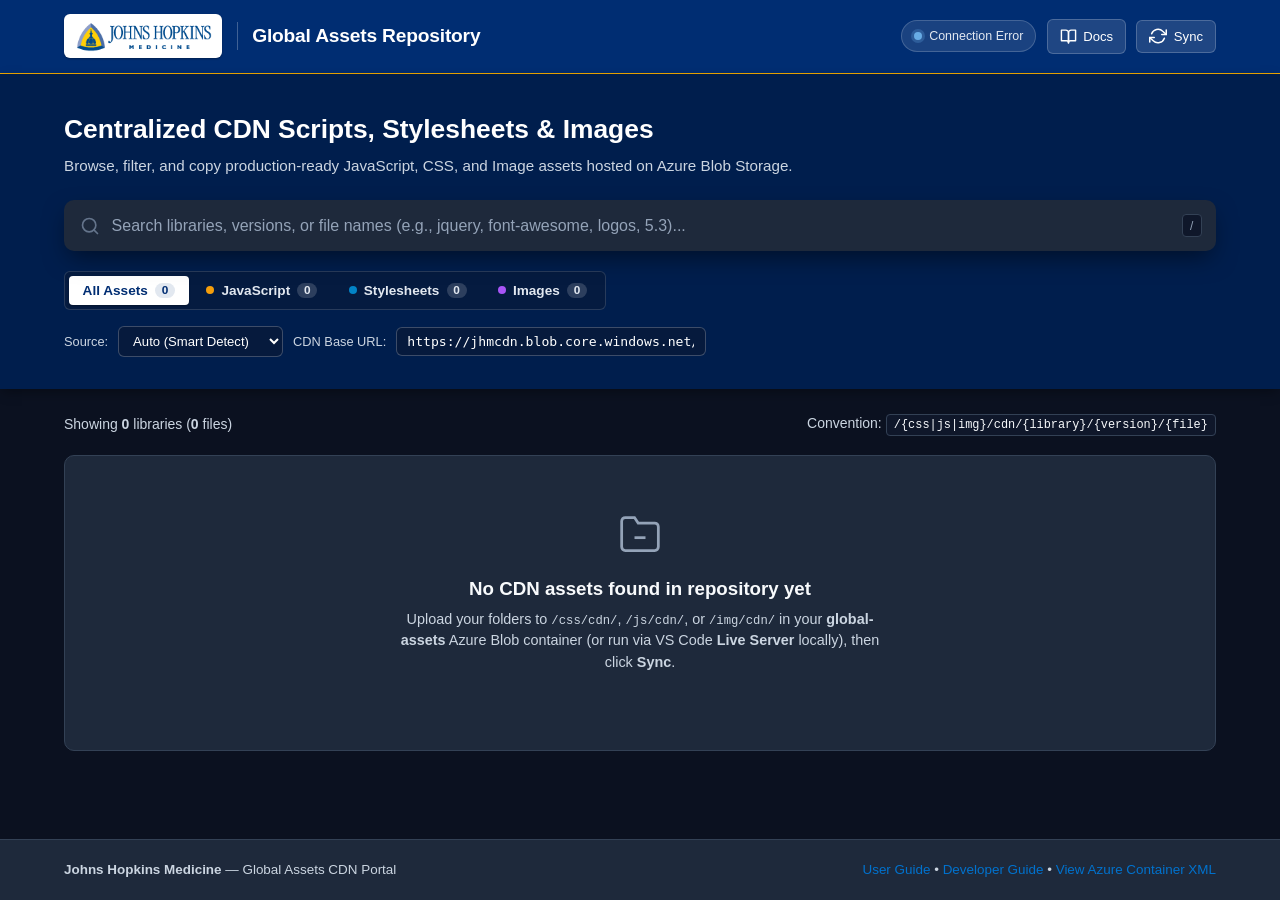
==== commit ee731745: "added img functionality with the option for the user to add the alt or figcaption text" ====
--- a/index.html
+++ b/index.html
@@ -49,8 +49,8 @@
 	<section class="hero-section" aria-labelledby="heroHeading">
 		<div class="container">
 			<div class="hero-content">
-				<h2 id="heroHeading">Centralized CDN Scripts &amp; Stylesheets</h2>
-				<p>Browse, filter, and copy production-ready JavaScript and CSS dependencies hosted on Azure Blob Storage.</p>
+				<h2 id="heroHeading">Centralized CDN Scripts, Stylesheets &amp; Images</h2>
+				<p>Browse, filter, and copy production-ready JavaScript, CSS, and Image assets hosted on Azure Blob Storage.</p>
 
 				<!-- Search Box -->
 				<div class="search-bar-wrapper" role="search">
@@ -62,7 +62,7 @@
 						type="search"
 						id="searchInput"
 						class="search-input"
-						placeholder="Search libraries, versions, or file names (e.g., jquery, font-awesome, 5.3)..."
+						placeholder="Search libraries, versions, or file names (e.g., jquery, font-awesome, logos, 5.3)..."
 						autocomplete="off"
 						aria-label="Search CDN assets by library name, version, or filename"
 					>
@@ -82,6 +82,10 @@
 						<button type="button" class="filter-tab" data-filter="css" aria-pressed="false">
 							<span class="badge-dot badge-css" aria-hidden="true"></span>
 							Stylesheets <span class="tab-count" id="countCss">0</span>
+						</button>
+						<button type="button" class="filter-tab" data-filter="img" aria-pressed="false">
+							<span class="badge-dot badge-img" aria-hidden="true"></span>
+							Images <span class="tab-count" id="countImg">0</span>
 						</button>
 					</div>
 
@@ -118,7 +122,7 @@
 			</div>
 			<div class="summary-right">
 				<span class="structure-hint">
-					Convention: <code>/css/cdn/{library}/{version}/{file}</code> &amp; <code>/js/cdn/{library}/{version}/{file}</code>
+					Convention: <code>/{css|js|img}/cdn/{library}/{version}/{file}</code>
 				</span>
 			</div>
 		</div>
@@ -138,7 +142,7 @@
 				</svg>
 			</div>
 			<h3 id="emptyStateTitle">No matching assets found</h3>
-			<p id="emptyStateDesc">Try adjusting your search query or category filter, or upload files under <code>/css/cdn/</code> or <code>/js/cdn/</code>.</p>
+			<p id="emptyStateDesc">Try adjusting your search query or category filter, or upload files under <code>/css/cdn/</code>, <code>/js/cdn/</code>, or <code>/img/cdn/</code>.</p>
 			<button type="button" class="btn-secondary" id="resetFiltersBtn">Reset Search &amp; Filters</button>
 		</div>
 
@@ -162,6 +166,95 @@
 		</div>
 	</footer>
 
+	<!-- Generate Image Tag Modal -->
+	<div id="imgTagModalBackdrop" class="modal-backdrop" role="dialog" aria-modal="true" aria-labelledby="imgTagModalTitle" hidden>
+		<div class="modal-dialog">
+			<div class="modal-header">
+				<div class="modal-title-group">
+					<span class="category-badge type-img">Image Tag Generator</span>
+					<h3 id="imgTagModalTitle" class="modal-title">Generate HTML Image Tag</h3>
+				</div>
+				<button type="button" class="modal-close-btn" id="imgModalCloseBtn" aria-label="Close modal">
+					<svg aria-hidden="true" focusable="false" viewBox="0 0 24 24" width="20" height="20" stroke="currentColor" stroke-width="2" fill="none" stroke-linecap="round" stroke-linejoin="round">
+						<line x1="18" y1="6" x2="6" y2="18"></line>
+						<line x1="6" y1="6" x2="18" y2="18"></line>
+					</svg>
+				</button>
+			</div>
+
+			<div class="modal-body">
+				<!-- Selected Image Preview Banner -->
+				<div class="modal-asset-preview">
+					<div class="modal-thumb-box">
+						<img id="imgModalThumb" src="" alt="Selected asset preview" class="modal-thumb-img">
+					</div>
+					<div class="modal-asset-meta">
+						<span id="imgModalFileName" class="modal-asset-filename"></span>
+						<code id="imgModalFileUrl" class="modal-asset-url"></code>
+					</div>
+				</div>
+
+				<!-- Tag Format Toggle -->
+				<div class="modal-field-group">
+					<span class="modal-label" id="tagFormatGroupLabel">Select Tag Format:</span>
+					<div class="modal-toggle-group" role="group" aria-labelledby="tagFormatGroupLabel">
+						<button type="button" class="modal-toggle-btn active" id="modeImgOnlyBtn" data-mode="img" aria-pressed="true">
+							<code>&lt;img&gt;</code> tag only
+						</button>
+						<button type="button" class="modal-toggle-btn" id="modeFigureBtn" data-mode="figure" aria-pressed="false">
+							<code>&lt;img&gt;</code> with <code>&lt;figure&gt;</code> &amp; <code>&lt;figcaption&gt;</code>
+						</button>
+					</div>
+				</div>
+
+				<!-- Alt Text Input -->
+				<div class="modal-field-group">
+					<label for="imgAltInput" class="modal-label">
+						Alt Text (<code>alt</code> attribute) <span class="modal-label-hint">&mdash; describes the image for screen readers</span>
+					</label>
+					<input
+						type="text"
+						id="imgAltInput"
+						class="modal-input"
+						placeholder="e.g., Johns Hopkins Medicine official logo"
+						autocomplete="off"
+					>
+				</div>
+
+				<!-- Figcaption Input (Shown only when figure mode is selected) -->
+				<div class="modal-field-group" id="figcaptionFieldGroup" hidden>
+					<label for="imgFigcaptionInput" class="modal-label">
+						Caption Text (<code>&lt;figcaption&gt;</code>) <span class="modal-label-hint">&mdash; visible caption displayed with the image</span>
+					</label>
+					<input
+						type="text"
+						id="imgFigcaptionInput"
+						class="modal-input"
+						placeholder="e.g., Figure 1: Johns Hopkins Hospital Dome"
+						autocomplete="off"
+					>
+				</div>
+
+				<!-- Live Generated Code Preview -->
+				<div class="modal-field-group">
+					<span class="modal-label">Live HTML Tag Preview:</span>
+					<pre class="modal-code-preview"><code id="imgModalCodePreview" aria-live="polite"></code></pre>
+				</div>
+			</div>
+
+			<div class="modal-footer">
+				<button type="button" class="btn-modal-cancel" id="imgModalCancelBtn">Cancel</button>
+				<button type="button" class="btn-copy btn-copy-primary" id="imgModalCopyBtn">
+					<svg aria-hidden="true" focusable="false" viewBox="0 0 24 24" width="15" height="15" stroke="currentColor" stroke-width="2" fill="none" stroke-linecap="round" stroke-linejoin="round">
+						<polyline points="16 18 22 12 16 6"></polyline>
+						<polyline points="8 6 2 12 8 18"></polyline>
+					</svg>
+					<span>Copy Generated Tag</span>
+				</button>
+			</div>
+		</div>
+	</div>
+
 	<!-- Copy Toast Notification -->
 	<div id="toastContainer" class="toast-container" role="status" aria-live="polite" aria-atomic="true"></div>
 
--- a/css/site.css
+++ b/css/site.css
@@ -31,6 +31,10 @@
 	--css-badge-bg: rgba(14, 165, 233, 0.15);
 	--css-badge-text: #7DD3FC;
 	--css-badge-dot: #0284C7;
+
+	--img-badge-bg: rgba(168, 85, 247, 0.18);
+	--img-badge-text: #D8B4FE;
+	--img-badge-dot: #A855F7;
 
 	--success-bg: rgba(34, 197, 94, 0.2);
 	--success-text: #86EFAC;
@@ -387,6 +391,10 @@
 	background-color: var(--css-badge-dot);
 }
 
+.badge-img {
+	background-color: var(--img-badge-dot);
+}
+
 /* CDN Config Inputs */
 .cdn-config {
 	display: flex;
@@ -519,6 +527,11 @@
 	color: var(--css-badge-text);
 }
 
+.category-badge.type-img {
+	background: var(--img-badge-bg);
+	color: var(--img-badge-text);
+}
+
 .library-name {
 	font-size: 1.15rem;
 	font-weight: 700;
@@ -585,6 +598,35 @@
 
 .file-row:hover {
 	background-color: var(--bg-surface-subtle);
+}
+
+.file-info-with-thumb {
+	display: flex;
+	align-items: center;
+	gap: 0.9rem;
+	flex: 1;
+	min-width: 240px;
+}
+
+.file-thumb-box {
+	width: 48px;
+	height: 48px;
+	border-radius: var(--radius-sm);
+	border: 1px solid var(--border-color);
+	background-color: #FFFFFF;
+	display: flex;
+	align-items: center;
+	justify-content: center;
+	padding: 4px;
+	flex-shrink: 0;
+	overflow: hidden;
+}
+
+.file-thumb-img {
+	max-width: 100%;
+	max-height: 100%;
+	object-fit: contain;
+	display: block;
 }
 
 .file-info {
@@ -643,7 +685,8 @@
 	flex-shrink: 0;
 }
 
-.btn-copy {
+.btn-copy,
+.btn-generate-tag {
 	display: inline-flex;
 	align-items: center;
 	gap: 0.4rem;
@@ -658,7 +701,8 @@
 	color: var(--text-primary);
 }
 
-.btn-copy:hover {
+.btn-copy:hover,
+.btn-generate-tag:hover {
 	border-color: var(--jhm-Accent-blue);
 	color: var(--jhm-Accent-blue);
 	background: var(--bg-surface-subtle);
@@ -794,7 +838,7 @@
 	display: flex;
 	flex-direction: column;
 	gap: 0.5rem;
-	z-index: 1000;
+	z-index: 2000;
 }
 
 .toast {
@@ -820,6 +864,249 @@
 		opacity: 1;
 		transform: translateY(0);
 	}
+}
+
+/* ==========================================================================
+   Image Tag Generator Modal
+   ========================================================================== */
+.modal-backdrop {
+	position: fixed;
+	inset: 0;
+	background: rgba(6, 11, 25, 0.78);
+	display: flex;
+	align-items: center;
+	justify-content: center;
+	padding: 1.25rem;
+	z-index: 1500;
+}
+
+.modal-backdrop[hidden] {
+	display: none !important;
+}
+
+.modal-dialog {
+	background: var(--bg-surface);
+	border: 1px solid var(--border-color);
+	border-radius: var(--radius-md);
+	box-shadow: var(--shadow-lg);
+	width: 100%;
+	max-width: 640px;
+	max-height: 92vh;
+	display: flex;
+	flex-direction: column;
+	overflow: hidden;
+}
+
+.modal-header {
+	display: flex;
+	align-items: center;
+	justify-content: space-between;
+	gap: 1rem;
+	padding: 1rem 1.35rem;
+	background: var(--bg-surface-subtle);
+	border-bottom: 1px solid var(--border-color);
+}
+
+.modal-title-group {
+	display: flex;
+	align-items: center;
+	gap: 0.65rem;
+	flex-wrap: wrap;
+}
+
+.modal-title {
+	font-size: 1.1rem;
+	font-weight: 700;
+	color: var(--text-primary);
+}
+
+.modal-close-btn {
+	background: transparent;
+	border: 1px solid transparent;
+	color: var(--text-secondary);
+	padding: 0.3rem;
+	border-radius: var(--radius-sm);
+	cursor: pointer;
+	display: inline-flex;
+	align-items: center;
+	justify-content: center;
+}
+
+.modal-close-btn:hover {
+	color: var(--text-primary);
+	background: var(--bg-code);
+	border-color: var(--border-color);
+}
+
+.modal-body {
+	padding: 1.35rem;
+	overflow-y: auto;
+	display: flex;
+	flex-direction: column;
+	gap: 1.15rem;
+}
+
+.modal-asset-preview {
+	display: flex;
+	align-items: center;
+	gap: 0.9rem;
+	padding: 0.75rem 0.9rem;
+	background: var(--bg-surface-subtle);
+	border: 1px solid var(--border-color);
+	border-radius: var(--radius-sm);
+}
+
+.modal-thumb-box {
+	width: 56px;
+	height: 56px;
+	border-radius: var(--radius-sm);
+	border: 1px solid var(--border-color);
+	background-color: #FFFFFF;
+	display: flex;
+	align-items: center;
+	justify-content: center;
+	padding: 5px;
+	flex-shrink: 0;
+}
+
+.modal-thumb-img {
+	max-width: 100%;
+	max-height: 100%;
+	object-fit: contain;
+}
+
+.modal-asset-meta {
+	display: flex;
+	flex-direction: column;
+	gap: 0.2rem;
+	min-width: 0;
+}
+
+.modal-asset-filename {
+	font-weight: 700;
+	font-size: 0.92rem;
+	color: var(--text-primary);
+}
+
+.modal-asset-url {
+	font-size: 0.75rem;
+	color: var(--text-secondary);
+	word-break: break-all;
+}
+
+.modal-field-group {
+	display: flex;
+	flex-direction: column;
+	gap: 0.45rem;
+}
+
+.modal-field-group[hidden] {
+	display: none !important;
+}
+
+.modal-label {
+	font-size: 0.85rem;
+	font-weight: 600;
+	color: var(--text-primary);
+}
+
+.modal-label-hint {
+	font-weight: 400;
+	color: var(--text-muted);
+	font-size: 0.8rem;
+}
+
+.modal-toggle-group {
+	display: grid;
+	grid-template-columns: 1fr 1fr;
+	gap: 0.5rem;
+	background: var(--bg-code);
+	padding: 0.3rem;
+	border-radius: var(--radius-sm);
+	border: 1px solid var(--border-color);
+}
+
+.modal-toggle-btn {
+	background: transparent;
+	color: var(--text-secondary);
+	border: 1px solid transparent;
+	padding: 0.55rem 0.75rem;
+	border-radius: 4px;
+	font-size: 0.84rem;
+	font-weight: 600;
+	cursor: pointer;
+	transition: all 0.15s ease;
+}
+
+.modal-toggle-btn:hover {
+	color: var(--text-primary);
+}
+
+.modal-toggle-btn.active {
+	background: var(--jhm-heritage-blue);
+	color: #FFFFFF;
+	border-color: var(--jhm-spirit-blue);
+	box-shadow: var(--shadow-sm);
+}
+
+.modal-input {
+	width: 100%;
+	padding: 0.65rem 0.85rem;
+	font-size: 0.9rem;
+	border-radius: var(--radius-sm);
+	border: 1px solid var(--border-color);
+	background: var(--bg-code);
+	color: var(--text-primary);
+}
+
+.modal-input::placeholder {
+	color: var(--text-muted);
+}
+
+.modal-input:focus {
+	outline: none;
+	border-color: var(--jhm-spirit-blue);
+}
+
+.modal-code-preview {
+	background: var(--bg-code);
+	color: #E2E8F0;
+	padding: 0.9rem 1rem;
+	border-radius: var(--radius-sm);
+	border: 1px solid var(--border-color);
+	font-family: ui-monospace, SFMono-Regular, Menlo, Monaco, Consolas, monospace;
+	font-size: 0.82rem;
+	line-height: 1.55;
+	overflow-x: auto;
+	white-space: pre-wrap;
+	word-break: break-all;
+}
+
+.modal-footer {
+	display: flex;
+	align-items: center;
+	justify-content: flex-end;
+	gap: 0.65rem;
+	padding: 0.95rem 1.35rem;
+	background: var(--bg-surface-subtle);
+	border-top: 1px solid var(--border-color);
+}
+
+.btn-modal-cancel {
+	background: transparent;
+	color: var(--text-secondary);
+	border: 1px solid var(--border-color);
+	padding: 0.45rem 0.95rem;
+	font-size: 0.82rem;
+	font-weight: 600;
+	border-radius: var(--radius-sm);
+	cursor: pointer;
+}
+
+.btn-modal-cancel:hover {
+	color: var(--text-primary);
+	border-color: var(--border-hover);
+	background: var(--bg-code);
 }
 
 /* ==========================================================================
@@ -879,17 +1166,19 @@
 	border-radius: var(--radius-md);
 	padding: 1.25rem;
 	box-shadow: var(--shadow-sm);
+	min-width: 0;
+}
+
+.docs-toc {
+	display: flex;
+	flex-direction: column;
+	gap: 1.25rem;
 }
 
 .toc-group {
 	display: flex;
 	flex-direction: column;
 	gap: 0.35rem;
-	margin-bottom: 1.25rem;
-}
-
-.toc-group:last-child {
-	margin-bottom: 0;
 }
 
 .toc-heading {
@@ -919,6 +1208,7 @@
 	display: flex;
 	flex-direction: column;
 	gap: 3rem;
+	min-width: 0;
 }
 
 .docs-section {
@@ -926,6 +1216,7 @@
 	flex-direction: column;
 	gap: 1.25rem;
 	scroll-margin-top: 1.5rem;
+	min-width: 0;
 }
 
 .section-banner {
@@ -974,11 +1265,19 @@
 	padding: 1.5rem;
 	box-shadow: var(--shadow-sm);
 	scroll-margin-top: 1.5rem;
+	min-width: 0;
+	overflow-wrap: break-word;
 }
 
 .docs-card h3 {
 	font-size: 1.1rem;
 	margin-bottom: 0.65rem;
+	color: var(--text-primary);
+}
+
+.docs-card h4 {
+	font-size: 0.96rem;
+	margin-bottom: 0.5rem;
 	color: var(--text-primary);
 }
 
@@ -1011,6 +1310,7 @@
 	border-radius: 4px;
 	border: 1px solid var(--border-color);
 	color: var(--text-primary);
+	word-break: break-word;
 }
 
 .code-block {
@@ -1019,6 +1319,8 @@
 	padding: 1.1rem 1.25rem;
 	border-radius: var(--radius-sm);
 	overflow-x: auto;
+	max-width: 100%;
+	-webkit-overflow-scrolling: touch;
 	font-size: 0.85rem;
 	line-height: 1.6;
 	border: 1px solid #334155;
@@ -1029,6 +1331,7 @@
 	border: none;
 	padding: 0;
 	color: inherit;
+	word-break: normal;
 }
 
 .docs-note {
@@ -1066,17 +1369,80 @@
 }
 
 /* Responsive Adjustments */
-@media (max-width: 768px) {
+@media (max-width: 960px) {
 	.docs-layout {
 		grid-template-columns: 1fr;
+		gap: 1.5rem;
+		padding-top: 1.5rem;
 	}
 	.docs-sidebar {
 		position: static;
+		padding: 1rem 1.25rem;
+	}
+	.docs-toc {
+		display: grid;
+		grid-template-columns: repeat(auto-fit, minmax(220px, 1fr));
+		gap: 1rem;
+	}
+}
+
+@media (max-width: 768px) {
+	.container {
+		padding: 0 1rem;
+	}
+	.header-inner {
+		flex-direction: column;
+		align-items: flex-start;
+	}
+	.header-actions {
+		width: 100%;
+		justify-content: space-between;
+		flex-wrap: wrap;
+	}
+	.brand-divider {
+		display: none;
+	}
+	.hero-section {
+		padding: 1.5rem 0;
+	}
+	.hero-content h2 {
+		font-size: 1.35rem;
+	}
+	.docs-role-tabs {
+		flex-direction: column;
+	}
+	.docs-role-tab {
+		width: 100%;
+		justify-content: center;
+		text-align: center;
+	}
+	.docs-content {
+		gap: 2rem;
+	}
+	.section-banner {
+		padding: 1.15rem;
+	}
+	.section-banner h2 {
+		font-size: 1.2rem;
+	}
+	.docs-card {
+		padding: 1.15rem;
+	}
+	.code-block {
+		padding: 0.85rem 1rem;
+		font-size: 0.78rem;
+	}
+	.feature-grid {
+		grid-template-columns: 1fr;
 	}
 	.controls-bar {
 		flex-direction: column;
 		align-items: stretch;
 	}
+	.filter-tabs {
+		width: 100%;
+		overflow-x: auto;
+	}
 	.cdn-config {
 		justify-content: space-between;
 	}
@@ -1090,6 +1456,32 @@
 	.file-actions {
 		width: 100%;
 		justify-content: flex-start;
+		flex-wrap: wrap;
+	}
+	.modal-toggle-group {
+		grid-template-columns: 1fr;
+	}
+	.footer-inner {
+		flex-direction: column;
+		align-items: flex-start;
+		gap: 0.65rem;
+	}
+}
+
+@media (max-width: 480px) {
+	.brand {
+		flex-direction: column;
+		align-items: flex-start;
+		gap: 0.5rem;
+	}
+	.brand-logo {
+		height: 38px;
+	}
+	.brand-title {
+		font-size: 1.05rem;
+	}
+	.docs-toc {
+		grid-template-columns: 1fr;
 	}
 }
 
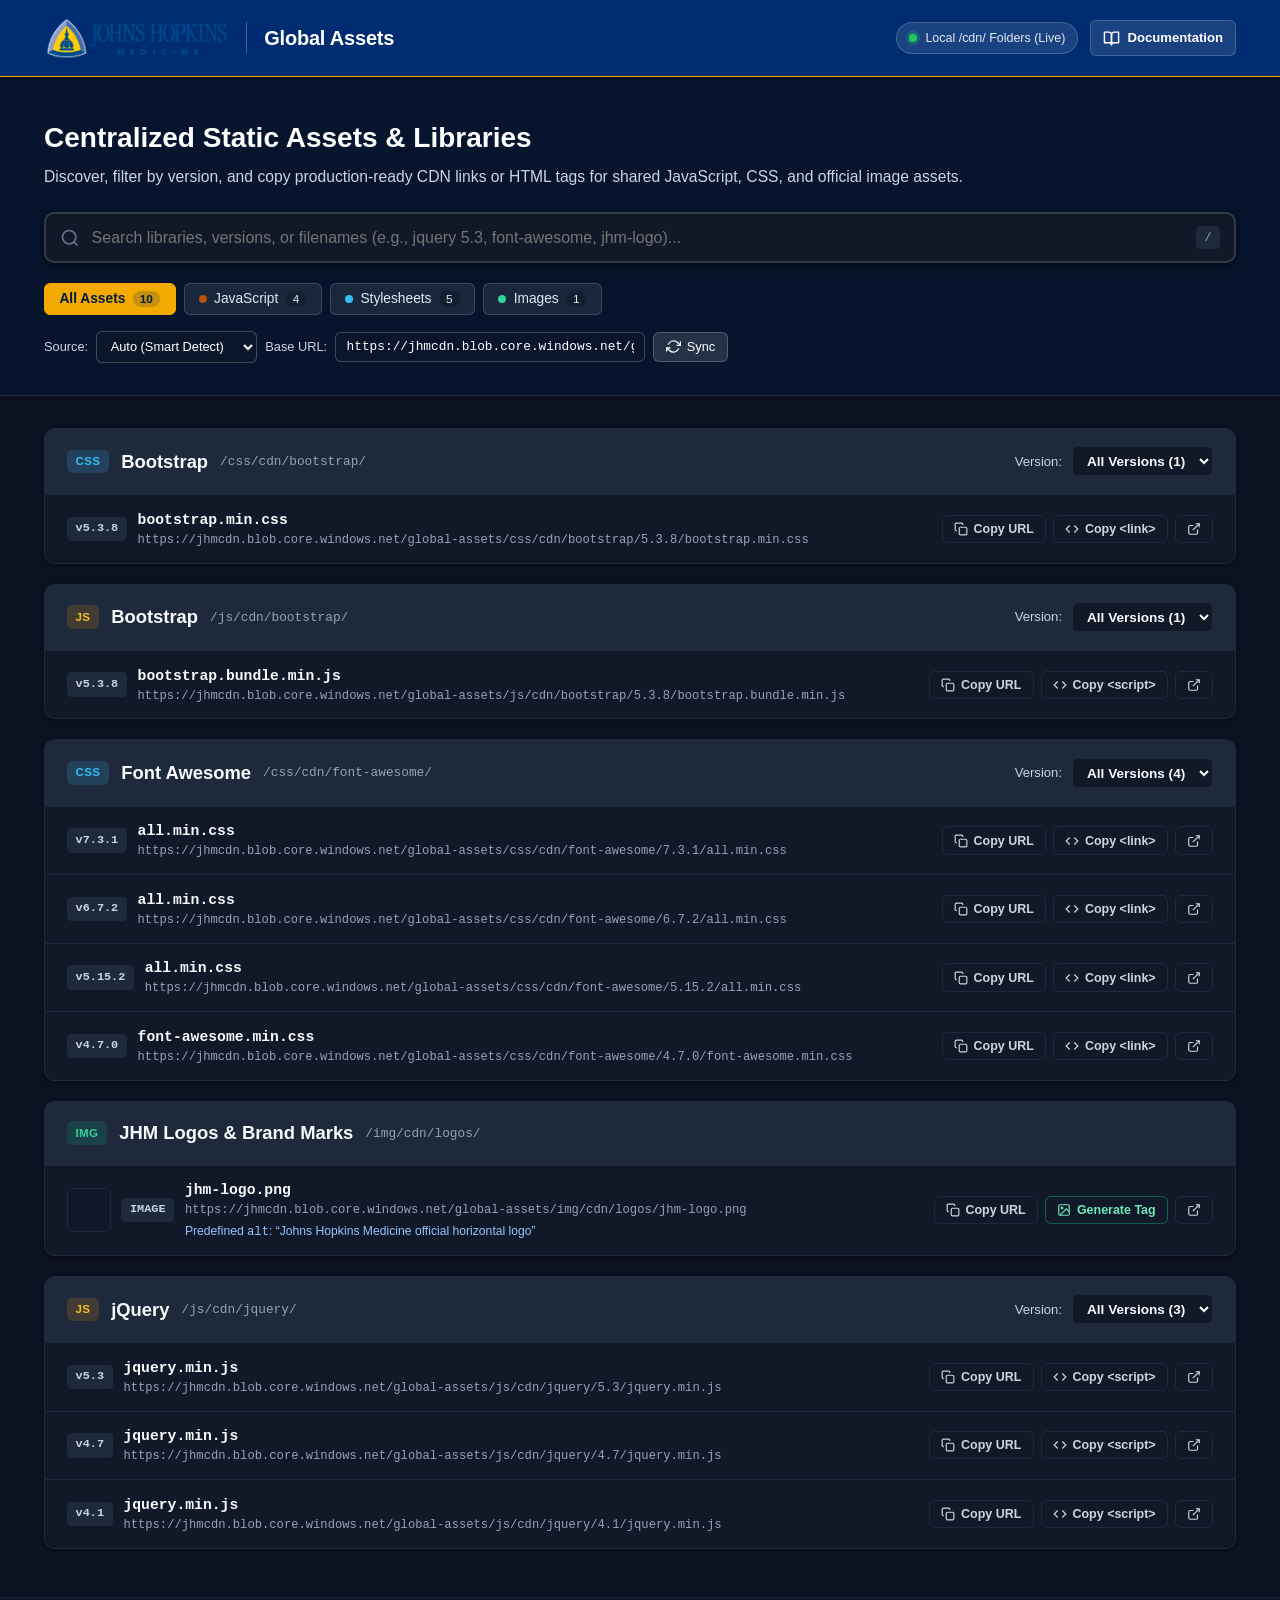
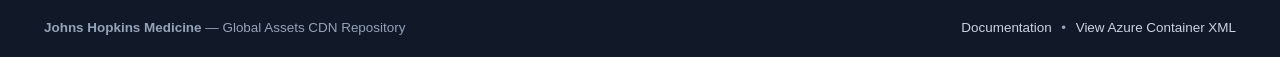
==== commit 5d6457d3: "minor chnages" ====
--- a/index.html
+++ b/index.html
@@ -3,7 +3,7 @@
 <head>
 	<meta charset="UTF-8">
 	<meta name="viewport" content="width=device-width, initial-scale=1.0">
-	<title>Johns Hopkins Medicine | Global Assets CDN</title>
+	<title>Johns Hopkins Medicine | Global Assets</title>
 	<link rel="icon" type="image/x-icon" href="img/favicon.ico">
 	<link rel="stylesheet" href="css/site.css">
 </head>
@@ -17,44 +17,36 @@
 				<img src="img/logo.png" alt="Johns Hopkins Medicine" class="brand-logo">
 				<span class="brand-divider" aria-hidden="true"></span>
 				<div class="brand-text">
-					<h1 class="brand-title">Global Assets Repository</h1>
+					<h1 class="brand-title">Global Assets</h1>
 				</div>
 			</div>
 
 			<div class="header-actions">
-				<div class="status-pill" id="sourceStatusPill" role="status" aria-live="polite" title="Current Asset Discovery Source">
-					<span class="status-dot" id="sourceStatusDot" aria-hidden="true"></span>
-					<span id="sourceStatusText">Connecting...</span>
-				</div>
-				<a href="docs/index.html#user-guide" class="btn-icon" title="User Documentation">
+				<div class="source-pill" id="discoveryStatus" title="Asset Discovery Source" role="status" aria-live="polite">
+					<span class="status-dot" id="statusDot" aria-hidden="true"></span>
+					<span id="statusText">Scanning CDN...</span>
+				</div>
+				<a href="docs/index.html" class="btn-icon" title="View User &amp; Developer Documentation">
 					<svg aria-hidden="true" focusable="false" viewBox="0 0 24 24" width="17" height="17" stroke="currentColor" stroke-width="2" fill="none" stroke-linecap="round" stroke-linejoin="round">
 						<path d="M2 3h6a4 4 0 0 1 4 4v14a3 3 0 0 0-3-3H2z"></path>
 						<path d="M22 3h-6a4 4 0 0 0-4 4v14a3 3 0 0 1 3-3h7z"></path>
 					</svg>
-					<span>Docs</span>
+					<span>Documentation</span>
 				</a>
-				<button type="button" class="btn-icon" id="refreshBtn" title="Refresh Assets" aria-label="Sync and refresh CDN assets">
-					<svg aria-hidden="true" focusable="false" viewBox="0 0 24 24" width="18" height="18" stroke="currentColor" stroke-width="2" fill="none" stroke-linecap="round" stroke-linejoin="round">
-						<polyline points="23 4 23 10 17 10"></polyline>
-						<polyline points="1 20 1 14 7 14"></polyline>
-						<path d="M3.51 9a9 9 0 0 1 14.85-3.36L23 10M1 14l4.64 4.36A9 9 0 0 0 20.49 15"></path>
-					</svg>
-					<span>Sync</span>
-				</button>
 			</div>
 		</div>
 	</header>
 
-	<!-- Hero Search & Configuration Section -->
+	<!-- Hero / Search & Filter Section -->
 	<section class="hero-section" aria-labelledby="heroHeading">
 		<div class="container">
 			<div class="hero-content">
-				<h2 id="heroHeading">Centralized CDN Scripts, Stylesheets &amp; Images</h2>
-				<p>Browse, filter, and copy production-ready JavaScript, CSS, and Image assets hosted on Azure Blob Storage.</p>
-
-				<!-- Search Box -->
-				<div class="search-bar-wrapper" role="search">
-					<svg class="search-icon" aria-hidden="true" focusable="false" viewBox="0 0 24 24" width="20" height="20" stroke="currentColor" stroke-width="2" fill="none" stroke-linecap="round" stroke-linejoin="round">
+				<h2 id="heroHeading">Centralized Static Assets &amp; Libraries</h2>
+				<p>Discover, filter by version, and copy production-ready CDN links or HTML tags for shared JavaScript, CSS, and official image assets.</p>
+
+				<!-- Search Bar -->
+				<div class="search-wrapper" role="search">
+					<svg aria-hidden="true" focusable="false" class="search-icon" viewBox="0 0 24 24" width="20" height="20" stroke="currentColor" stroke-width="2" fill="none">
 						<circle cx="11" cy="11" r="8"></circle>
 						<line x1="21" y1="21" x2="16.65" y2="16.65"></line>
 					</svg>
@@ -62,51 +54,53 @@
 						type="search"
 						id="searchInput"
 						class="search-input"
-						placeholder="Search libraries, versions, or file names (e.g., jquery, font-awesome, logos, 5.3)..."
+						placeholder="Search libraries, versions, or filenames (e.g., jquery 5.3, font-awesome, jhm-logo)..."
+						aria-label="Search libraries, versions, or filenames"
 						autocomplete="off"
-						aria-label="Search CDN assets by library name, version, or filename"
 					>
-					<kbd class="search-shortcut" id="searchShortcutHint" aria-hidden="true" title="Press / to focus search">/</kbd>
-				</div>
-
-				<!-- Toolbar: Category Filters + CDN Root Config -->
-				<div class="controls-bar">
+					<kbd class="search-shortcut" title="Press / to focus search" aria-hidden="true">/</kbd>
+				</div>
+
+				<!-- Controls Row: Category Tabs + Base URL Config -->
+				<div class="toolbar">
 					<div class="filter-tabs" role="group" aria-label="Filter assets by category">
-						<button type="button" class="filter-tab active" data-filter="all" aria-pressed="true">
-							All Assets <span class="tab-count" id="countAll">0</span>
-						</button>
-						<button type="button" class="filter-tab" data-filter="js" aria-pressed="false">
-							<span class="badge-dot badge-js" aria-hidden="true"></span>
-							JavaScript <span class="tab-count" id="countJs">0</span>
-						</button>
-						<button type="button" class="filter-tab" data-filter="css" aria-pressed="false">
-							<span class="badge-dot badge-css" aria-hidden="true"></span>
-							Stylesheets <span class="tab-count" id="countCss">0</span>
-						</button>
-						<button type="button" class="filter-tab" data-filter="img" aria-pressed="false">
-							<span class="badge-dot badge-img" aria-hidden="true"></span>
-							Images <span class="tab-count" id="countImg">0</span>
+						<button class="filter-tab active" data-filter="all" type="button" aria-pressed="true">
+							All Assets <span class="badge" id="countAll">0</span>
+						</button>
+						<button class="filter-tab" data-filter="js" type="button" aria-pressed="false">
+							<span class="dot dot-js" aria-hidden="true"></span> JavaScript <span class="badge" id="countJs">0</span>
+						</button>
+						<button class="filter-tab" data-filter="css" type="button" aria-pressed="false">
+							<span class="dot dot-css" aria-hidden="true"></span> Stylesheets <span class="badge" id="countCss">0</span>
+						</button>
+						<button class="filter-tab" data-filter="img" type="button" aria-pressed="false">
+							<span class="dot dot-img" aria-hidden="true"></span> Images <span class="badge" id="countImg">0</span>
 						</button>
 					</div>
 
 					<div class="cdn-config">
-						<label for="sourceModeSelect" class="config-label">Source:</label>
-						<select id="sourceModeSelect" class="config-select" title="Choose how assets are discovered">
+						<label for="sourceModeSelect" class="cdn-label">Source:</label>
+						<select id="sourceModeSelect" class="cdn-select" title="Choose where to scan for /cdn/ assets">
 							<option value="auto">Auto (Smart Detect)</option>
 							<option value="azure">Azure Blob Live XML</option>
 							<option value="local">Local /cdn/ Folders</option>
 						</select>
-
-						<label for="baseUrlInput" class="config-label">CDN Base URL:</label>
-						<div class="base-url-group">
-							<input
-								type="url"
-								id="baseUrlInput"
-								class="base-url-input"
-								value="https://jhmcdn.blob.core.windows.net/global-assets"
-								title="Root URL used when generating Copy links and HTML tags"
-							>
-						</div>
+						<label for="baseUrlInput" class="cdn-label">Base URL:</label>
+						<input
+							type="url"
+							id="baseUrlInput"
+							class="cdn-input"
+							value="https://jhmcdn.blob.core.windows.net/global-assets"
+							title="Base URL used when generating Copy links and HTML snippets"
+						>
+						<button id="refreshBtn" class="btn-secondary" type="button" title="Re-scan CDN assets">
+							<svg aria-hidden="true" focusable="false" viewBox="0 0 24 24" width="15" height="15" stroke="currentColor" stroke-width="2" fill="none">
+								<polyline points="23 4 23 10 17 10"></polyline>
+								<polyline points="1 20 1 14 7 14"></polyline>
+								<path d="M3.51 9a9 9 0 0 1 14.85-3.36L23 10M1 14l4.64 4.36A9 9 0 0 0 20.49 15"></path>
+							</svg>
+							Sync
+						</button>
 					</div>
 				</div>
 			</div>
@@ -115,67 +109,58 @@
 
 	<!-- Main Content Area -->
 	<main id="mainContent" class="main-content container" tabindex="-1">
-		<!-- Stats Summary Bar -->
-		<div class="summary-bar" id="summaryBar">
-			<div class="summary-left">
-				<span id="resultsSummaryText" role="status" aria-live="polite" aria-atomic="true">Loading libraries...</span>
-			</div>
-			<div class="summary-right">
-				<span class="structure-hint">
-					Convention: <code>/{css|js|img}/cdn/{library}/{version}/{file}</code>
-				</span>
-			</div>
-		</div>
-
 		<!-- Loading Skeleton -->
-		<div id="loadingState" class="loading-state" role="status" aria-live="polite">
+		<div id="loadingState" class="state-box" role="status" aria-live="polite">
 			<div class="spinner" aria-hidden="true"></div>
-			<p>Discovering assets from repository...</p>
-		</div>
-
-		<!-- Empty State / Instructions -->
-		<div id="emptyState" class="empty-state" role="region" aria-labelledby="emptyStateTitle" hidden>
-			<div class="empty-icon" aria-hidden="true">
-				<svg aria-hidden="true" focusable="false" viewBox="0 0 24 24" width="44" height="44" stroke="currentColor" stroke-width="1.5" fill="none">
-					<path d="M22 19a2 2 0 0 1-2 2H4a2 2 0 0 1-2-2V5a2 2 0 0 1 2-2h5l2 3h9a2 2 0 0 1 2 2z"></path>
-					<line x1="9" y1="14" x2="15" y2="14"></line>
-				</svg>
-			</div>
-			<h3 id="emptyStateTitle">No matching assets found</h3>
-			<p id="emptyStateDesc">Try adjusting your search query or category filter, or upload files under <code>/css/cdn/</code>, <code>/js/cdn/</code>, or <code>/img/cdn/</code>.</p>
-			<button type="button" class="btn-secondary" id="resetFiltersBtn">Reset Search &amp; Filters</button>
+			<p>Discovering assets in <code>/css/cdn/</code>, <code>/js/cdn/</code>, and <code>/img/cdn/</code>...</p>
+		</div>
+
+		<!-- Empty / No Match State -->
+		<div id="emptyState" class="state-box hidden" role="status" aria-live="polite">
+			<svg aria-hidden="true" focusable="false" viewBox="0 0 24 24" width="48" height="48" stroke="currentColor" stroke-width="1.5" fill="none">
+				<circle cx="11" cy="11" r="8"></circle>
+				<line x1="21" y1="21" x2="16.65" y2="16.65"></line>
+			</svg>
+			<h3>No matching assets found</h3>
+			<p>Try clearing your search filter or switching asset categories.</p>
+			<button id="resetSearchBtn" class="btn-primary" type="button">Reset Filters</button>
 		</div>
 
 		<!-- Library Cards Grid -->
-		<div id="librariesGrid" class="libraries-grid"></div>
+		<div id="assetsGrid" class="assets-grid" aria-live="polite"></div>
 	</main>
 
 	<!-- Footer -->
 	<footer class="site-footer">
 		<div class="container footer-inner">
 			<div>
-				<strong>Johns Hopkins Medicine</strong> &mdash; Global Assets CDN Portal
+				<strong>Johns Hopkins Medicine</strong> &mdash; Global Assets CDN Repository
 			</div>
 			<nav class="footer-links" aria-label="Footer navigation">
-				<a href="docs/index.html#user-guide">User Guide</a>
+				<a href="docs/index.html">Documentation</a>
 				<span aria-hidden="true">&bull;</span>
-				<a href="docs/index.html#developer-guide">Developer Guide</a>
-				<span aria-hidden="true">&bull;</span>
-				<a href="https://jhmcdn.blob.core.windows.net/global-assets?restype=container&amp;comp=list" target="_blank" rel="noopener">View Azure Container XML <span class="sr-only">(opens in a new tab)</span></a>
+				<a href="https://jhmcdn.blob.core.windows.net/global-assets?restype=container&comp=list" target="_blank" rel="noopener">View Azure Container XML <span class="sr-only">(opens in a new tab)</span></a>
 			</nav>
 		</div>
 	</footer>
 
-	<!-- Generate Image Tag Modal -->
-	<div id="imgTagModalBackdrop" class="modal-backdrop" role="dialog" aria-modal="true" aria-labelledby="imgTagModalTitle" hidden>
-		<div class="modal-dialog">
+	<!-- Image Tag Generator Modal (Predefined Metadata Array Edition) -->
+	<div id="imgTagModalBackdrop" class="modal-backdrop hidden" aria-hidden="true">
+		<div
+			id="imgTagModal"
+			class="modal-dialog"
+			role="dialog"
+			aria-modal="true"
+			aria-labelledby="imgTagModalTitle"
+			aria-describedby="imgTagModalDesc"
+		>
 			<div class="modal-header">
-				<div class="modal-title-group">
-					<span class="category-badge type-img">Image Tag Generator</span>
-					<h3 id="imgTagModalTitle" class="modal-title">Generate HTML Image Tag</h3>
-				</div>
-				<button type="button" class="modal-close-btn" id="imgModalCloseBtn" aria-label="Close modal">
-					<svg aria-hidden="true" focusable="false" viewBox="0 0 24 24" width="20" height="20" stroke="currentColor" stroke-width="2" fill="none" stroke-linecap="round" stroke-linejoin="round">
+				<div>
+					<h3 id="imgTagModalTitle" class="modal-title">Generate Image HTML Tag</h3>
+					<p id="imgTagModalDesc" class="modal-subtitle">Select your tag format below. Official <code>alt</code> and <code>&lt;figcaption&gt;</code> text are pre-populated from the predefined <code>images</code> catalog.</p>
+				</div>
+				<button type="button" id="closeImgModalBtn" class="modal-close-btn" aria-label="Close modal">
+					<svg aria-hidden="true" focusable="false" viewBox="0 0 24 24" width="20" height="20" stroke="currentColor" stroke-width="2" fill="none">
 						<line x1="18" y1="6" x2="6" y2="18"></line>
 						<line x1="6" y1="6" x2="18" y2="18"></line>
 					</svg>
@@ -183,80 +168,114 @@
 			</div>
 
 			<div class="modal-body">
-				<!-- Selected Image Preview Banner -->
-				<div class="modal-asset-preview">
-					<div class="modal-thumb-box">
-						<img id="imgModalThumb" src="" alt="Selected asset preview" class="modal-thumb-img">
-					</div>
-					<div class="modal-asset-meta">
-						<span id="imgModalFileName" class="modal-asset-filename"></span>
-						<code id="imgModalFileUrl" class="modal-asset-url"></code>
-					</div>
-				</div>
-
-				<!-- Tag Format Toggle -->
+				<!-- Image Preview Bar -->
+				<div class="modal-img-preview-bar">
+					<div class="modal-thumb-wrap">
+						<img id="modalImgPreview" src="" alt="Preview of selected CDN asset" class="modal-thumb-img">
+					</div>
+					<div class="modal-img-meta">
+						<div class="modal-meta-top-row">
+							<div id="modalImgName" class="modal-img-filename"></div>
+							<span id="modalPredefinedBadge" class="predefined-badge predefined-badge-ok">Predefined Metadata Loaded</span>
+						</div>
+						<div id="modalImgUrl" class="modal-img-url"></div>
+					</div>
+				</div>
+
+				<!-- Toggle: <img> only vs <img> with <figure> and <figcaption> -->
 				<div class="modal-field-group">
-					<span class="modal-label" id="tagFormatGroupLabel">Select Tag Format:</span>
-					<div class="modal-toggle-group" role="group" aria-labelledby="tagFormatGroupLabel">
-						<button type="button" class="modal-toggle-btn active" id="modeImgOnlyBtn" data-mode="img" aria-pressed="true">
+					<span class="modal-label" id="tagModeGroupLabel">Tag Format</span>
+					<div class="modal-toggle-group" role="group" aria-labelledby="tagModeGroupLabel">
+						<button
+							type="button"
+							id="modeImgOnlyBtn"
+							class="modal-toggle-btn active"
+							data-mode="img"
+							aria-pressed="true"
+						>
 							<code>&lt;img&gt;</code> tag only
 						</button>
-						<button type="button" class="modal-toggle-btn" id="modeFigureBtn" data-mode="figure" aria-pressed="false">
-							<code>&lt;img&gt;</code> with <code>&lt;figure&gt;</code> &amp; <code>&lt;figcaption&gt;</code>
-						</button>
-					</div>
-				</div>
-
-				<!-- Alt Text Input -->
+						<button
+							type="button"
+							id="modeFigureBtn"
+							class="modal-toggle-btn"
+							data-mode="figure"
+							aria-pressed="false"
+						>
+							<code>&lt;img&gt;</code> with <code>&lt;figure&gt;</code> and <code>&lt;figcaption&gt;</code>
+						</button>
+					</div>
+				</div>
+
+				<!-- Predefined Metadata Header + Optional Unlock Toggle -->
+				<div class="modal-predefined-bar">
+					<span class="modal-predefined-note" id="modalPredefinedNote">
+						<svg aria-hidden="true" focusable="false" viewBox="0 0 24 24" width="15" height="15" stroke="currentColor" stroke-width="2" fill="none">
+							<rect x="3" y="11" width="18" height="11" rx="2" ry="2"></rect>
+							<path d="M7 11V7a5 5 0 0 1 10 0v4"></path>
+						</svg>
+						<span id="modalLockStatusText">Using predefined values from <code>images[]</code> array</span>
+					</span>
+					<button type="button" id="toggleEditPredefinedBtn" class="btn-unlock-meta" aria-pressed="false">
+						Unlock to Customize
+					</button>
+				</div>
+
+				<!-- Alt Text Input (Pre-populated from images[] array) -->
 				<div class="modal-field-group">
-					<label for="imgAltInput" class="modal-label">
-						Alt Text (<code>alt</code> attribute) <span class="modal-label-hint">&mdash; describes the image for screen readers</span>
+					<label for="modalAltInput" class="modal-label">
+						Alt Text (<code>alt=""</code>) <span class="modal-label-hint">Predefined for accessibility</span>
 					</label>
 					<input
 						type="text"
-						id="imgAltInput"
-						class="modal-input"
-						placeholder="e.g., Johns Hopkins Medicine official logo"
+						id="modalAltInput"
+						class="modal-input is-readonly"
+						placeholder="No predefined alt text found in images[] array"
 						autocomplete="off"
+						readonly
 					>
 				</div>
 
-				<!-- Figcaption Input (Shown only when figure mode is selected) -->
-				<div class="modal-field-group" id="figcaptionFieldGroup" hidden>
-					<label for="imgFigcaptionInput" class="modal-label">
-						Caption Text (<code>&lt;figcaption&gt;</code>) <span class="modal-label-hint">&mdash; visible caption displayed with the image</span>
+				<!-- Figcaption Input (Shown when <figure> mode is selected; pre-populated from images[] array) -->
+				<div id="modalCaptionGroup" class="modal-field-group hidden">
+					<label for="modalCaptionInput" class="modal-label">
+						Caption Text (<code>&lt;figcaption&gt;</code>) <span class="modal-label-hint">Predefined visible caption below image</span>
 					</label>
 					<input
 						type="text"
-						id="imgFigcaptionInput"
-						class="modal-input"
-						placeholder="e.g., Figure 1: Johns Hopkins Hospital Dome"
+						id="modalCaptionInput"
+						class="modal-input is-readonly"
+						placeholder="No predefined figcaption text found in images[] array"
 						autocomplete="off"
+						readonly
 					>
 				</div>
 
-				<!-- Live Generated Code Preview -->
+				<!-- Live HTML Tag Preview -->
 				<div class="modal-field-group">
-					<span class="modal-label">Live HTML Tag Preview:</span>
-					<pre class="modal-code-preview"><code id="imgModalCodePreview" aria-live="polite"></code></pre>
+					<div class="modal-preview-header">
+						<span class="modal-label">Generated HTML Tag</span>
+						<span class="modal-live-pill">Ready to Copy</span>
+					</div>
+					<pre class="modal-code-preview"><code id="modalCodeOutput"></code></pre>
 				</div>
 			</div>
 
 			<div class="modal-footer">
-				<button type="button" class="btn-modal-cancel" id="imgModalCancelBtn">Cancel</button>
-				<button type="button" class="btn-copy btn-copy-primary" id="imgModalCopyBtn">
-					<svg aria-hidden="true" focusable="false" viewBox="0 0 24 24" width="15" height="15" stroke="currentColor" stroke-width="2" fill="none" stroke-linecap="round" stroke-linejoin="round">
+				<button type="button" id="cancelImgModalBtn" class="btn-secondary">Cancel</button>
+				<button type="button" id="copyModalTagBtn" class="btn-primary modal-copy-btn">
+					<svg aria-hidden="true" focusable="false" viewBox="0 0 24 24" width="15" height="15" stroke="currentColor" stroke-width="2" fill="none">
 						<polyline points="16 18 22 12 16 6"></polyline>
 						<polyline points="8 6 2 12 8 18"></polyline>
 					</svg>
-					<span>Copy Generated Tag</span>
+					<span id="copyModalTagText">Copy Generated Tag</span>
 				</button>
 			</div>
 		</div>
 	</div>
 
-	<!-- Copy Toast Notification -->
-	<div id="toastContainer" class="toast-container" role="status" aria-live="polite" aria-atomic="true"></div>
+	<!-- Toast Notification -->
+	<div id="toast" class="toast" role="status" aria-live="polite" aria-atomic="true"></div>
 
 	<script src="js/site.js"></script>
 </body>
--- a/css/site.css
+++ b/css/site.css
@@ -1,55 +1,50 @@
 /* ==========================================================================
-   Johns Hopkins Medicine - Global Assets Portal (/css/site.css)
+   Johns Hopkins Medicine — Global Assets Portal Stylesheet
    ========================================================================== */
 
 :root {
-	/* Johns Hopkins Medicine Palette */
-	--jhm-heritage-blue: #002D72;
-	--jhm-heritage-dark: #001E4D;
-	--jhm-spirit-blue: #68ACE5;
-	--jhm-gold: #F2A900;
-	--jhm-Accent-blue: #0072CE;
-
-	/* Dark UI Color Tokens (WCAG AA compliant contrast ratios >= 4.5:1) */
-	--bg-body: #0B1120;
-	--bg-surface: #1E293B;
-	--bg-surface-subtle: #152033;
-	--bg-code: #0F172A;
-	--text-primary: #F8FAFC;
-	--text-secondary: #CBD5E1;
-	--text-muted: #94A3B8;
-	--border-color: #334155;
+	/* Johns Hopkins Brand Palette */
+	--jhm-navy: #002d72;
+	--jhm-blue: #005eb8;
+	--jhm-gold: #f2a900;
+	--jhm-gold-dark: #ffd147;
+
+	/* Dark Theme Surface Palette */
+	--bg-page: #0b1120;
+	--bg-surface: #111827;
+	--bg-subtle: #1e293b;
+	--bg-hero: #06152d;
+
+	--text-primary: #f8fafc;
+	--text-secondary: #cbd5e1;
+	--text-muted: #94a3b8;
+
+	--border-color: #1e293b;
 	--border-hover: #475569;
-	--focus-ring: #68ACE5;
-	--focus-ring-surface: #68ACE5;
-
-	/* Category Accents */
-	--js-badge-bg: rgba(245, 158, 11, 0.15);
-	--js-badge-text: #FCD34D;
-	--js-badge-dot: #F59E0B;
-
-	--css-badge-bg: rgba(14, 165, 233, 0.15);
-	--css-badge-text: #7DD3FC;
-	--css-badge-dot: #0284C7;
-
-	--img-badge-bg: rgba(168, 85, 247, 0.18);
-	--img-badge-text: #D8B4FE;
-	--img-badge-dot: #A855F7;
-
-	--success-bg: rgba(34, 197, 94, 0.2);
-	--success-text: #86EFAC;
-
-	/* Shadows & Radius */
-	--shadow-sm: 0 1px 2px 0 rgba(0, 0, 0, 0.3);
-	--shadow-md: 0 4px 12px -2px rgba(0, 0, 0, 0.4);
-	--shadow-lg: 0 10px 25px -5px rgba(0, 0, 0, 0.5);
+
+	--accent-js: #b45309;
+	--accent-js-bg: rgba(245, 158, 11, 0.16);
+	--accent-js-text: #fbbf24;
+
+	--accent-css: #0284c7;
+	--accent-css-bg: rgba(56, 189, 248, 0.16);
+	--accent-css-text: #38bdf8;
+
+	--accent-img: #10b981;
+	--accent-img-bg: rgba(16, 185, 129, 0.16);
+	--accent-img-text: #34d399;
+
+	--success: #047857;
+	--focus-ring: #60a5fa;
+	--code-inline-color: #93c5fd;
+	--shadow-sm: 0 1px 3px rgba(0, 0, 0, 0.35);
+	--shadow-md: 0 4px 14px rgba(0, 0, 0, 0.45);
 	--radius-sm: 6px;
 	--radius-md: 10px;
 	--radius-lg: 14px;
 }
 
-/* Reset & Base */
-*, *::before, *::after {
+* {
 	box-sizing: border-box;
 	margin: 0;
 	padding: 0;
@@ -57,47 +52,37 @@
 
 body {
 	font-family: -apple-system, BlinkMacSystemFont, "Segoe UI", Roboto, "Helvetica Neue", Arial, sans-serif;
-	background-color: var(--bg-body);
+	background-color: var(--bg-page);
 	color: var(--text-primary);
 	line-height: 1.5;
 	min-height: 100vh;
 	display: flex;
 	flex-direction: column;
-}
-
-.container {
-	width: 100%;
-	max-width: 1200px;
-	margin: 0 auto;
-	padding: 0 1.5rem;
-}
-
-code {
-	font-family: ui-monospace, SFMono-Regular, Menlo, Monaco, Consolas, "Liberation Mono", "Courier New", monospace;
-	font-size: 0.85em;
+	transition: background-color 0.2s ease, color 0.2s ease;
 }
 
 /* ==========================================================================
-   Accessibility Utilities (Skip Link, Screen Reader Only, Focus Rings)
+   Accessibility Utilities (Skip Link, Focus Indicators, Screen Reader Only)
    ========================================================================== */
 .skip-link {
 	position: absolute;
 	top: -100px;
 	left: 1rem;
-	z-index: 2000;
+	z-index: 9999;
 	background: var(--jhm-gold);
-	color: #0F172A;
+	color: #001a42;
 	font-weight: 700;
+	font-size: 0.9rem;
 	padding: 0.65rem 1.15rem;
-	border-radius: 0 0 var(--radius-sm) var(--radius-sm);
+	border-radius: var(--radius-sm);
 	text-decoration: none;
-	box-shadow: var(--shadow-lg);
+	box-shadow: var(--shadow-md);
 	transition: top 0.15s ease;
 }
 
 .skip-link:focus {
-	top: 0;
-	outline: 3px solid #FFFFFF;
+	top: 0.75rem;
+	outline: 3px solid #ffffff;
 	outline-offset: 2px;
 }
 
@@ -113,94 +98,92 @@
 	border: 0;
 }
 
-/* High-visibility keyboard focus indicators across all interactive elements */
-a:focus-visible,
-button:focus-visible,
-input:focus-visible,
-select:focus-visible {
-	outline: 3px solid var(--focus-ring-surface);
+:focus-visible {
+	outline: 2px solid var(--focus-ring);
 	outline-offset: 2px;
 }
 
-.site-header a:focus-visible,
-.site-header button:focus-visible,
-.hero-section a:focus-visible,
-.hero-section button:focus-visible,
-.hero-section input:focus-visible,
-.hero-section select:focus-visible {
-	outline: 3px solid var(--jhm-gold);
-	outline-offset: 2px;
-}
-
-.main-content:focus {
-	outline: none;
+.container {
+	width: 100%;
+	max-width: 1240px;
+	margin: 0 auto;
+	padding: 0 1.5rem;
 }
 
 /* ==========================================================================
    Header
    ========================================================================== */
 .site-header {
-	background-color: var(--jhm-heritage-blue);
-	color: #FFFFFF;
+	background-color: var(--jhm-navy);
+	color: #ffffff;
 	border-bottom: 1px solid var(--jhm-gold);
-	padding: 0.9rem 0;
+	position: sticky;
+	top: 0;
+	z-index: 100;
+	box-shadow: var(--shadow-sm);
 }
 
 .header-inner {
 	display: flex;
 	align-items: center;
 	justify-content: space-between;
+	min-height: 76px;
+	padding-top: 0.6rem;
+	padding-bottom: 0.6rem;
 	gap: 1rem;
-	flex-wrap: wrap;
 }
 
 .brand {
 	display: flex;
 	align-items: center;
-	gap: 0.9rem;
-	flex-wrap: wrap;
+	gap: 1.1rem;
+}
+
+.brand-link {
+	text-decoration: none;
+	color: inherit;
 }
 
 .brand-logo {
-	height: 44px;
+	height: 46px;
 	width: auto;
+	max-width: 240px;
+	object-fit: contain;
 	display: block;
-	background: #FFFFFF;
-	padding: 0.3rem 0.65rem;
-	border-radius: var(--radius-sm);
-	box-shadow: var(--shadow-sm);
+	flex-shrink: 0;
 }
 
 .brand-divider {
 	width: 1px;
-	height: 28px;
+	height: 32px;
 	background: rgba(255, 255, 255, 0.25);
+	flex-shrink: 0;
 }
 
 .brand-title {
-	font-size: 1.2rem;
+	font-size: 1.25rem;
 	font-weight: 700;
 	letter-spacing: -0.01em;
-	color: #FFFFFF;
+	line-height: 1.2;
+	color: #ffffff;
 }
 
 .header-actions {
 	display: flex;
 	align-items: center;
-	gap: 0.65rem;
-}
-
-.status-pill {
+	gap: 0.75rem;
+}
+
+.source-pill {
 	display: inline-flex;
 	align-items: center;
-	gap: 0.45rem;
+	gap: 0.5rem;
 	background: rgba(255, 255, 255, 0.1);
 	border: 1px solid rgba(255, 255, 255, 0.18);
 	padding: 0.35rem 0.75rem;
 	border-radius: 999px;
 	font-size: 0.78rem;
-	font-weight: 500;
-	color: #E2E8F0;
+	color: #e2e8f0;
 }
 
 .status-dot {
@@ -208,71 +191,60 @@
 	height: 8px;
 	border-radius: 50%;
 	background-color: var(--jhm-gold);
+	box-shadow: 0 0 0 3px rgba(242, 169, 0, 0.25);
 }
 
 .status-dot.online {
-	background-color: #22C55E;
+	background-color: #22c55e;
 	box-shadow: 0 0 0 3px rgba(34, 197, 94, 0.25);
 }
 
-.status-dot.local {
-	background-color: var(--jhm-spirit-blue);
-	box-shadow: 0 0 0 3px rgba(104, 172, 229, 0.25);
-}
-
-.brand-link {
-	text-decoration: none;
-	color: inherit;
-}
-
 .btn-icon {
+	background: rgba(255, 255, 255, 0.1);
+	border: 1px solid rgba(255, 255, 255, 0.18);
+	color: #ffffff;
+	min-height: 36px;
+	padding: 0 0.75rem;
+	border-radius: var(--radius-sm);
 	display: inline-flex;
 	align-items: center;
-	gap: 0.4rem;
-	background: rgba(255, 255, 255, 0.12);
-	color: #FFFFFF;
-	border: 1px solid rgba(255, 255, 255, 0.2);
-	padding: 0.4rem 0.75rem;
-	border-radius: var(--radius-sm);
-	font-size: 0.82rem;
-	font-weight: 500;
+	justify-content: center;
+	gap: 0.45rem;
 	cursor: pointer;
 	text-decoration: none;
-	transition: background 0.15s ease, transform 0.1s ease;
+	font-size: 0.82rem;
+	font-weight: 600;
+	transition: background 0.15s ease;
 }
 
 .btn-icon:hover {
-	background: rgba(255, 255, 255, 0.22);
-}
-
-.btn-icon:active {
-	transform: translateY(1px);
+	background: rgba(255, 255, 255, 0.2);
 }
 
 /* ==========================================================================
-   Hero & Search Controls
+   Hero & Search Section
    ========================================================================== */
 .hero-section {
-	background-color: var(--jhm-heritage-dark);
-	color: #FFFFFF;
-	padding: 2.25rem 0 2rem;
-	box-shadow: var(--shadow-md);
+	background: var(--bg-hero);
+	color: #ffffff;
+	padding: 2.5rem 0 2rem;
+	border-bottom: 1px solid var(--border-color);
 }
 
 .hero-content h2 {
-	font-size: 1.65rem;
+	font-size: 1.75rem;
 	font-weight: 700;
 	margin-bottom: 0.35rem;
 }
 
-.hero-content p {
-	color: #CBD5E1;
-	font-size: 0.95rem;
-	margin-bottom: 1.4rem;
+.hero-content > p {
+	color: #cbd5e1;
+	font-size: 0.98rem;
+	margin-bottom: 1.5rem;
 }
 
 /* Search Bar */
-.search-bar-wrapper {
+.search-wrapper {
 	position: relative;
 	display: flex;
 	align-items: center;
@@ -282,192 +254,202 @@
 .search-icon {
 	position: absolute;
 	left: 1rem;
-	color: #64748B;
+	color: #64748b;
 	pointer-events: none;
 }
 
 .search-input {
 	width: 100%;
-	padding: 0.9rem 3.2rem 0.9rem 2.85rem;
+	padding: 0.9rem 3.5rem 0.9rem 2.85rem;
 	font-size: 1rem;
 	border-radius: var(--radius-md);
-	border: 2px solid transparent;
+	border: 2px solid rgba(255, 255, 255, 0.15);
 	background-color: var(--bg-surface);
 	color: var(--text-primary);
-	box-shadow: var(--shadow-lg);
+	box-shadow: var(--shadow-md);
 	transition: border-color 0.15s ease, box-shadow 0.15s ease;
-}
-
-.search-input::placeholder {
-	color: var(--text-muted);
 }
 
 .search-input:focus {
 	outline: none;
-	border-color: var(--jhm-spirit-blue);
+	border-color: var(--jhm-gold);
+	box-shadow: 0 0 0 3px rgba(242, 169, 0, 0.35);
 }
 
 .search-shortcut {
 	position: absolute;
-	right: 0.9rem;
-	background: var(--bg-code);
+	right: 1rem;
+	background: var(--bg-subtle);
 	color: var(--text-muted);
 	border: 1px solid var(--border-color);
 	border-radius: 4px;
 	padding: 0.1rem 0.45rem;
 	font-size: 0.75rem;
-	font-family: inherit;
+	font-family: monospace;
 	pointer-events: none;
 }
 
-/* Filter Tabs & Config Bar */
-.controls-bar {
-	display: flex;
+/* Toolbar: Filter Tabs + Base URL */
+.toolbar {
+	display: flex;
+	flex-wrap: wrap;
 	align-items: center;
 	justify-content: space-between;
 	gap: 1rem;
+}
+
+.filter-tabs {
+	display: flex;
+	align-items: center;
+	gap: 0.5rem;
 	flex-wrap: wrap;
-}
-
-.filter-tabs {
-	display: inline-flex;
-	background: rgba(15, 23, 42, 0.35);
-	padding: 0.25rem;
-	border-radius: var(--radius-sm);
-	border: 1px solid rgba(255, 255, 255, 0.14);
-	gap: 0.25rem;
 }
 
 .filter-tab {
 	display: inline-flex;
 	align-items: center;
 	gap: 0.45rem;
-	background: transparent;
-	color: #E2E8F0;
-	border: none;
-	padding: 0.42rem 0.85rem;
-	font-size: 0.85rem;
+	background: rgba(255, 255, 255, 0.08);
+	border: 1px solid rgba(255, 255, 255, 0.16);
+	color: #e2e8f0;
+	padding: 0.45rem 0.9rem;
+	border-radius: var(--radius-sm);
+	font-size: 0.86rem;
+	font-weight: 500;
+	cursor: pointer;
+	transition: all 0.15s ease;
+}
+
+.filter-tab:hover {
+	background: rgba(255, 255, 255, 0.16);
+}
+
+.filter-tab.active {
+	background: var(--jhm-gold);
+	color: #001a42;
+	border-color: var(--jhm-gold);
 	font-weight: 600;
-	border-radius: 4px;
-	cursor: pointer;
-	transition: background 0.15s ease, color 0.15s ease;
-}
-
-.filter-tab:hover {
-	color: #FFFFFF;
-	background: rgba(255, 255, 255, 0.08);
-}
-
-.filter-tab.active {
-	background: #FFFFFF;
-	color: var(--jhm-heritage-blue);
-	box-shadow: var(--shadow-sm);
-}
-
-.tab-count {
+}
+
+.badge {
+	background: rgba(0, 0, 0, 0.22);
+	padding: 0.05rem 0.45rem;
+	border-radius: 999px;
 	font-size: 0.74rem;
-	padding: 0.05rem 0.42rem;
-	border-radius: 999px;
-	background: rgba(255, 255, 255, 0.16);
-}
-
-.filter-tab.active .tab-count {
-	background: #E2E8F0;
-	color: var(--jhm-heritage-blue);
-}
-
-.badge-dot {
+}
+
+.filter-tab.active .badge {
+	background: rgba(0, 26, 66, 0.18);
+	color: #001a42;
+}
+
+.dot {
 	width: 8px;
 	height: 8px;
 	border-radius: 50%;
-	display: inline-block;
-}
-
-.badge-js {
-	background-color: var(--js-badge-dot);
-}
-
-.badge-css {
-	background-color: var(--css-badge-dot);
-}
-
-.badge-img {
-	background-color: var(--img-badge-dot);
-}
-
-/* CDN Config Inputs */
+}
+
+.dot-js {
+	background-color: var(--accent-js);
+}
+
+.dot-css {
+	background-color: #38bdf8;
+}
+
+.dot-img {
+	background-color: #34d399;
+}
+
 .cdn-config {
 	display: flex;
 	align-items: center;
-	gap: 0.6rem;
+	gap: 0.5rem;
 	flex-wrap: wrap;
 }
 
-.config-label {
+.cdn-label {
 	font-size: 0.8rem;
-	color: #CBD5E1;
+	color: #cbd5e1;
 	font-weight: 500;
 }
 
-.config-select,
-.base-url-input {
-	background: rgba(15, 23, 42, 0.45);
-	color: #FFFFFF;
+.cdn-select {
+	padding: 0.4rem 0.6rem;
+	border-radius: var(--radius-sm);
 	border: 1px solid rgba(255, 255, 255, 0.22);
-	border-radius: var(--radius-sm);
-	padding: 0.38rem 0.65rem;
-	font-size: 0.82rem;
-}
-
-.config-select option {
-	background: #0F172A;
-	color: #FFFFFF;
-}
-
-.base-url-input {
+	background: rgba(15, 23, 42, 0.65);
+	color: #ffffff;
+	font-size: 0.8rem;
+	cursor: pointer;
+}
+
+.cdn-select option {
+	background: #0f172a;
+	color: #ffffff;
+}
+
+.cdn-input {
 	width: 310px;
 	max-width: 100%;
-	font-family: ui-monospace, SFMono-Regular, Menlo, Consolas, monospace;
-}
-
-.config-select:focus,
-.base-url-input:focus {
+	padding: 0.4rem 0.65rem;
+	border-radius: var(--radius-sm);
+	border: 1px solid rgba(255, 255, 255, 0.22);
+	background: rgba(15, 23, 42, 0.55);
+	color: #ffffff;
+	font-size: 0.8rem;
+	font-family: ui-monospace, SFMono-Regular, Menlo, Monaco, Consolas, monospace;
+}
+
+.cdn-input:focus {
 	outline: none;
-	border-color: var(--jhm-spirit-blue);
+	border-color: var(--jhm-gold);
+}
+
+.btn-secondary {
+	display: inline-flex;
+	align-items: center;
+	gap: 0.35rem;
+	background: rgba(255, 255, 255, 0.12);
+	border: 1px solid rgba(255, 255, 255, 0.22);
+	color: #ffffff;
+	padding: 0.42rem 0.75rem;
+	border-radius: var(--radius-sm);
+	font-size: 0.8rem;
+	font-weight: 500;
+	cursor: pointer;
+	transition: background 0.15s ease;
+}
+
+.btn-secondary:hover {
+	background: rgba(255, 255, 255, 0.22);
+}
+
+.btn-primary {
+	background: var(--jhm-blue);
+	color: #ffffff;
+	border: none;
+	padding: 0.55rem 1.1rem;
+	border-radius: var(--radius-sm);
+	font-size: 0.88rem;
+	font-weight: 600;
+	cursor: pointer;
+}
+
+.btn-primary:hover {
+	background: var(--jhm-navy);
 }
 
 /* ==========================================================================
-   Main Content & Summary Bar
+   Main Content & Library Cards
    ========================================================================== */
 .main-content {
 	flex: 1;
-	padding-top: 1.5rem;
+	padding-top: 2rem;
 	padding-bottom: 3rem;
 }
 
-.summary-bar {
-	display: flex;
-	align-items: center;
-	justify-content: space-between;
-	gap: 1rem;
-	flex-wrap: wrap;
-	margin-bottom: 1.25rem;
-	font-size: 0.875rem;
-	color: var(--text-secondary);
-}
-
-.structure-hint code {
-	background: var(--bg-code);
-	padding: 0.2rem 0.45rem;
-	border-radius: 4px;
-	border: 1px solid var(--border-color);
-	color: var(--text-primary);
-}
-
-/* ==========================================================================
-   Library Cards Grid
-   ========================================================================== */
-.libraries-grid {
+.assets-grid {
 	display: grid;
 	grid-template-columns: 1fr;
 	gap: 1.25rem;
@@ -489,47 +471,46 @@
 
 .card-header {
 	display: flex;
+	flex-wrap: wrap;
 	align-items: center;
 	justify-content: space-between;
 	gap: 1rem;
-	padding: 1rem 1.25rem;
-	background: var(--bg-surface-subtle);
+	padding: 1.1rem 1.35rem;
+	background: var(--bg-subtle);
 	border-bottom: 1px solid var(--border-color);
-	flex-wrap: wrap;
-}
-
-.card-title-group {
+}
+
+.library-title-group {
 	display: flex;
 	align-items: center;
 	gap: 0.75rem;
 	flex-wrap: wrap;
 }
 
-.category-badge {
+.type-badge {
 	display: inline-flex;
 	align-items: center;
-	gap: 0.35rem;
+	padding: 0.2rem 0.55rem;
+	border-radius: 5px;
 	font-size: 0.72rem;
 	font-weight: 700;
 	text-transform: uppercase;
-	letter-spacing: 0.05em;
-	padding: 0.22rem 0.6rem;
-	border-radius: 999px;
-}
-
-.category-badge.type-js {
-	background: var(--js-badge-bg);
-	color: var(--js-badge-text);
-}
-
-.category-badge.type-css {
-	background: var(--css-badge-bg);
-	color: var(--css-badge-text);
-}
-
-.category-badge.type-img {
-	background: var(--img-badge-bg);
-	color: var(--img-badge-text);
+	letter-spacing: 0.04em;
+}
+
+.type-js {
+	background: var(--accent-js-bg);
+	color: var(--accent-js-text);
+}
+
+.type-css {
+	background: var(--accent-css-bg);
+	color: var(--accent-css-text);
+}
+
+.type-img {
+	background: var(--accent-img-bg);
+	color: var(--accent-img-text);
 }
 
 .library-name {
@@ -538,58 +519,49 @@
 	color: var(--text-primary);
 }
 
-.library-path-chip {
-	font-size: 0.78rem;
+.library-folder {
+	font-size: 0.8rem;
 	color: var(--text-muted);
-	background: var(--bg-code);
-	padding: 0.15rem 0.5rem;
-	border-radius: 4px;
-	border: 1px solid var(--border-color);
-}
-
-/* Version Selector */
-.version-controls {
-	display: flex;
-	align-items: center;
-	gap: 0.55rem;
+	font-family: ui-monospace, SFMono-Regular, Menlo, Monaco, Consolas, monospace;
+}
+
+.card-controls {
+	display: flex;
+	align-items: center;
+	gap: 0.6rem;
 }
 
 .version-label {
 	font-size: 0.82rem;
-	font-weight: 600;
 	color: var(--text-secondary);
+	font-weight: 500;
 }
 
 .version-select {
+	padding: 0.35rem 0.65rem;
+	border-radius: var(--radius-sm);
+	border: 1px solid var(--border-color);
 	background: var(--bg-surface);
 	color: var(--text-primary);
-	border: 1px solid var(--border-color);
-	border-radius: var(--radius-sm);
-	padding: 0.35rem 0.65rem;
 	font-size: 0.85rem;
 	font-weight: 600;
 	cursor: pointer;
 }
 
-.version-select:focus {
-	outline: none;
-	border-color: var(--jhm-Accent-blue);
-}
-
-/* File Rows inside Library Card */
+/* File Rows inside Card */
 .file-list {
 	divide-y: 1px solid var(--border-color);
 }
 
 .file-row {
 	display: flex;
+	flex-wrap: wrap;
 	align-items: center;
 	justify-content: space-between;
-	gap: 1rem;
-	padding: 0.85rem 1.25rem;
+	gap: 0.85rem;
+	padding: 0.85rem 1.35rem;
 	border-bottom: 1px solid var(--border-color);
 	transition: background-color 0.12s ease;
-	flex-wrap: wrap;
 }
 
 .file-row:last-child {
@@ -597,29 +569,107 @@
 }
 
 .file-row:hover {
-	background-color: var(--bg-surface-subtle);
-}
-
-.file-info-with-thumb {
-	display: flex;
-	align-items: center;
-	gap: 0.9rem;
+	background-color: var(--bg-subtle);
+}
+
+.file-info {
+	display: flex;
+	align-items: center;
+	gap: 0.65rem;
+	min-width: 240px;
 	flex: 1;
-	min-width: 240px;
-}
-
+}
+
+.version-pill {
+	display: inline-block;
+	background: var(--bg-subtle);
+	border: 1px solid var(--border-color);
+	color: var(--text-secondary);
+	font-size: 0.74rem;
+	font-weight: 600;
+	padding: 0.15rem 0.5rem;
+	border-radius: 4px;
+	font-family: ui-monospace, SFMono-Regular, Menlo, Monaco, Consolas, monospace;
+	white-space: nowrap;
+}
+
+.file-path-box {
+	display: flex;
+	flex-direction: column;
+	min-width: 0;
+}
+
+.file-name {
+	font-weight: 600;
+	font-size: 0.92rem;
+	color: var(--text-primary);
+	font-family: ui-monospace, SFMono-Regular, Menlo, Monaco, Consolas, monospace;
+	word-break: break-all;
+}
+
+.file-url {
+	font-size: 0.76rem;
+	color: var(--text-muted);
+	font-family: ui-monospace, SFMono-Regular, Menlo, Monaco, Consolas, monospace;
+	word-break: break-all;
+}
+
+.file-meta-sub {
+	font-size: 0.76rem;
+	color: #93c5fd;
+	margin-top: 0.15rem;
+}
+
+.file-actions {
+	display: flex;
+	align-items: center;
+	gap: 0.45rem;
+	flex-wrap: wrap;
+}
+
+.btn-action {
+	display: inline-flex;
+	align-items: center;
+	gap: 0.35rem;
+	padding: 0.38rem 0.7rem;
+	border-radius: var(--radius-sm);
+	border: 1px solid var(--border-color);
+	background: var(--bg-surface);
+	color: var(--text-secondary);
+	font-size: 0.78rem;
+	font-weight: 600;
+	cursor: pointer;
+	text-decoration: none;
+	transition: all 0.14s ease;
+}
+
+.btn-action:hover {
+	border-color: var(--jhm-blue);
+	color: var(--jhm-blue);
+	background: var(--bg-subtle);
+}
+
+.btn-action.copied {
+	background: var(--success);
+	border-color: var(--success);
+	color: #ffffff;
+}
+
+/* ==========================================================================
+   Image Row Thumbnail & Generate Tag Button
+   ========================================================================== */
 .file-thumb-box {
-	width: 48px;
-	height: 48px;
+	width: 44px;
+	height: 44px;
 	border-radius: var(--radius-sm);
 	border: 1px solid var(--border-color);
-	background-color: #FFFFFF;
+	background: rgba(15, 23, 42, 0.75);
 	display: flex;
 	align-items: center;
 	justify-content: center;
+	overflow: hidden;
+	flex-shrink: 0;
 	padding: 4px;
-	flex-shrink: 0;
-	overflow: hidden;
 }
 
 .file-thumb-img {
@@ -629,241 +679,15 @@
 	display: block;
 }
 
-.file-info {
-	flex: 1;
-	min-width: 240px;
-	display: flex;
-	flex-direction: column;
-	gap: 0.25rem;
-}
-
-.file-primary {
-	display: flex;
-	align-items: center;
-	gap: 0.55rem;
-	flex-wrap: wrap;
-}
-
-.version-tag {
-	font-size: 0.74rem;
-	font-weight: 700;
-	background: var(--jhm-heritage-blue);
-	color: #FFFFFF;
-	padding: 0.1rem 0.48rem;
-	border-radius: 4px;
-}
-
-.file-name {
-	font-weight: 600;
-	font-size: 0.92rem;
-	color: var(--text-primary);
-}
-
-.file-meta {
-	font-size: 0.75rem;
-	color: var(--text-muted);
-}
-
-.file-url-preview {
-	font-family: ui-monospace, SFMono-Regular, Menlo, Monaco, Consolas, monospace;
-	font-size: 0.78rem;
-	color: var(--text-secondary);
-	background: var(--bg-code);
-	padding: 0.3rem 0.55rem;
-	border-radius: 4px;
-	border: 1px solid var(--border-color);
-	word-break: break-all;
-	display: block;
-	margin-top: 0.15rem;
-}
-
-/* Copy Buttons */
-.file-actions {
-	display: flex;
-	align-items: center;
-	gap: 0.5rem;
-	flex-shrink: 0;
-}
-
-.btn-copy,
 .btn-generate-tag {
-	display: inline-flex;
-	align-items: center;
-	gap: 0.4rem;
-	padding: 0.45rem 0.8rem;
-	font-size: 0.8rem;
-	font-weight: 600;
-	border-radius: var(--radius-sm);
-	cursor: pointer;
-	transition: all 0.15s ease;
-	border: 1px solid var(--border-color);
-	background: var(--bg-surface);
-	color: var(--text-primary);
-}
-
-.btn-copy:hover,
+	border-color: rgba(16, 185, 129, 0.45);
+	color: #6ee7b7;
+}
+
 .btn-generate-tag:hover {
-	border-color: var(--jhm-Accent-blue);
-	color: var(--jhm-Accent-blue);
-	background: var(--bg-surface-subtle);
-}
-
-.btn-copy.btn-copy-primary {
-	background: var(--jhm-heritage-blue);
-	color: #FFFFFF;
-	border-color: var(--jhm-heritage-blue);
-}
-
-.btn-copy.btn-copy-primary:hover {
-	background: var(--jhm-Accent-blue);
-	border-color: var(--jhm-Accent-blue);
-	color: #FFFFFF;
-}
-
-.btn-copy.copied {
-	background: var(--success-bg) !important;
-	color: var(--success-text) !important;
-	border-color: var(--success-text) !important;
-}
-
-.btn-open-raw {
-	display: inline-flex;
-	align-items: center;
-	justify-content: center;
-	padding: 0.45rem;
-	border-radius: var(--radius-sm);
-	border: 1px solid var(--border-color);
-	color: var(--text-secondary);
-	background: var(--bg-surface);
-	text-decoration: none;
-	transition: color 0.15s ease, border-color 0.15s ease;
-}
-
-.btn-open-raw:hover {
-	color: var(--jhm-Accent-blue);
-	border-color: var(--jhm-Accent-blue);
-}
-
-/* ==========================================================================
-   Loading & Empty States
-   ========================================================================== */
-.loading-state,
-.empty-state {
-	background: var(--bg-surface);
-	border: 1px solid var(--border-color);
-	border-radius: var(--radius-md);
-	padding: 3.5rem 1.5rem;
-	text-align: center;
-	color: var(--text-secondary);
-}
-
-.spinner {
-	width: 36px;
-	height: 36px;
-	border: 3px solid var(--border-color);
-	border-top-color: var(--jhm-heritage-blue);
-	border-radius: 50%;
-	animation: spin 0.8s linear infinite;
-	margin: 0 auto 1rem;
-}
-
-@keyframes spin {
-	to { transform: rotate(360deg); }
-}
-
-.empty-icon {
-	color: var(--text-muted);
-	margin-bottom: 0.75rem;
-}
-
-.empty-state h3 {
-	color: var(--text-primary);
-	margin-bottom: 0.35rem;
-}
-
-.empty-state p {
-	max-width: 480px;
-	margin: 0 auto 1.25rem;
-	font-size: 0.9rem;
-}
-
-.btn-secondary {
-	background: var(--jhm-heritage-blue);
-	color: #FFFFFF;
-	border: none;
-	padding: 0.55rem 1.1rem;
-	border-radius: var(--radius-sm);
-	font-weight: 600;
-	cursor: pointer;
-}
-
-.btn-secondary:hover {
-	background: var(--jhm-Accent-blue);
-}
-
-/* ==========================================================================
-   Footer & Toast
-   ========================================================================== */
-.site-footer {
-	background: var(--bg-surface);
-	border-top: 1px solid var(--border-color);
-	padding: 1.25rem 0;
-	font-size: 0.84rem;
-	color: var(--text-secondary);
-}
-
-.footer-inner {
-	display: flex;
-	align-items: center;
-	justify-content: space-between;
-	gap: 1rem;
-	flex-wrap: wrap;
-}
-
-.footer-links a {
-	color: var(--jhm-Accent-blue);
-	text-decoration: none;
-	font-weight: 500;
-}
-
-.footer-links a:hover {
-	text-decoration: underline;
-}
-
-/* Toast Notification */
-.toast-container {
-	position: fixed;
-	bottom: 1.5rem;
-	right: 1.5rem;
-	display: flex;
-	flex-direction: column;
-	gap: 0.5rem;
-	z-index: 2000;
-}
-
-.toast {
-	display: flex;
-	align-items: center;
-	gap: 0.6rem;
-	background: var(--jhm-heritage-dark);
-	color: #FFFFFF;
-	padding: 0.75rem 1.1rem;
-	border-radius: var(--radius-sm);
-	box-shadow: var(--shadow-lg);
-	border-left: 4px solid var(--jhm-gold);
-	font-size: 0.85rem;
-	animation: slideIn 0.2s ease-out;
-}
-
-@keyframes slideIn {
-	from {
-		opacity: 0;
-		transform: translateY(10px);
-	}
-	to {
-		opacity: 1;
-		transform: translateY(0);
-	}
+	border-color: var(--accent-img-text);
+	color: #ffffff;
+	background: rgba(16, 185, 129, 0.2);
 }
 
 /* ==========================================================================
@@ -872,100 +696,104 @@
 .modal-backdrop {
 	position: fixed;
 	inset: 0;
-	background: rgba(6, 11, 25, 0.78);
+	z-index: 950;
+	background: rgba(4, 10, 24, 0.78);
+	backdrop-filter: blur(3px);
 	display: flex;
 	align-items: center;
 	justify-content: center;
 	padding: 1.25rem;
-	z-index: 1500;
-}
-
-.modal-backdrop[hidden] {
-	display: none !important;
 }
 
 .modal-dialog {
-	background: var(--bg-surface);
-	border: 1px solid var(--border-color);
-	border-radius: var(--radius-md);
-	box-shadow: var(--shadow-lg);
 	width: 100%;
 	max-width: 640px;
-	max-height: 92vh;
+	background: var(--bg-surface);
+	border: 1px solid var(--border-hover);
+	border-radius: var(--radius-lg);
+	box-shadow: 0 20px 50px rgba(0, 0, 0, 0.65);
+	overflow: hidden;
 	display: flex;
 	flex-direction: column;
-	overflow: hidden;
+	max-height: calc(100vh - 2.5rem);
 }
 
 .modal-header {
 	display: flex;
-	align-items: center;
+	align-items: flex-start;
 	justify-content: space-between;
 	gap: 1rem;
-	padding: 1rem 1.35rem;
-	background: var(--bg-surface-subtle);
+	padding: 1.2rem 1.4rem;
+	background: var(--bg-subtle);
 	border-bottom: 1px solid var(--border-color);
 }
 
-.modal-title-group {
-	display: flex;
-	align-items: center;
-	gap: 0.65rem;
-	flex-wrap: wrap;
-}
-
 .modal-title {
-	font-size: 1.1rem;
+	font-size: 1.15rem;
 	font-weight: 700;
 	color: var(--text-primary);
+	margin-bottom: 0.2rem;
+}
+
+.modal-subtitle {
+	font-size: 0.84rem;
+	color: var(--text-secondary);
+}
+
+.modal-subtitle code {
+	color: var(--code-inline-color);
+	font-family: ui-monospace, SFMono-Regular, Menlo, Monaco, Consolas, monospace;
 }
 
 .modal-close-btn {
 	background: transparent;
 	border: 1px solid transparent;
-	color: var(--text-secondary);
-	padding: 0.3rem;
-	border-radius: var(--radius-sm);
+	color: var(--text-muted);
+	width: 34px;
+	height: 34px;
+	border-radius: var(--radius-sm);
+	display: inline-flex;
+	align-items: center;
+	justify-content: center;
 	cursor: pointer;
-	display: inline-flex;
-	align-items: center;
-	justify-content: center;
+	flex-shrink: 0;
+	transition: all 0.15s ease;
 }
 
 .modal-close-btn:hover {
+	background: rgba(255, 255, 255, 0.08);
 	color: var(--text-primary);
-	background: var(--bg-code);
 	border-color: var(--border-color);
 }
 
 .modal-body {
-	padding: 1.35rem;
+	padding: 1.35rem 1.4rem;
 	overflow-y: auto;
 	display: flex;
 	flex-direction: column;
-	gap: 1.15rem;
-}
-
-.modal-asset-preview {
+	gap: 1.1rem;
+}
+
+.modal-img-preview-bar {
 	display: flex;
 	align-items: center;
 	gap: 0.9rem;
-	padding: 0.75rem 0.9rem;
-	background: var(--bg-surface-subtle);
+	padding: 0.75rem 0.95rem;
+	background: rgba(15, 23, 42, 0.65);
 	border: 1px solid var(--border-color);
-	border-radius: var(--radius-sm);
-}
-
-.modal-thumb-box {
+	border-radius: var(--radius-md);
+}
+
+.modal-thumb-wrap {
 	width: 56px;
 	height: 56px;
 	border-radius: var(--radius-sm);
 	border: 1px solid var(--border-color);
-	background-color: #FFFFFF;
+	background: #061021;
 	display: flex;
 	align-items: center;
 	justify-content: center;
-	padding: 5px;
+	padding: 6px;
 	flex-shrink: 0;
 }
 
@@ -975,105 +803,220 @@
 	object-fit: contain;
 }
 
-.modal-asset-meta {
-	display: flex;
-	flex-direction: column;
-	gap: 0.2rem;
+.modal-img-meta {
 	min-width: 0;
-}
-
-.modal-asset-filename {
+	flex: 1;
+}
+
+.modal-meta-top-row {
+	display: flex;
+	align-items: center;
+	justify-content: space-between;
+	gap: 0.5rem;
+	flex-wrap: wrap;
+	margin-bottom: 0.15rem;
+}
+
+.modal-img-filename {
 	font-weight: 700;
 	font-size: 0.92rem;
 	color: var(--text-primary);
-}
-
-.modal-asset-url {
+	font-family: ui-monospace, SFMono-Regular, Menlo, Monaco, Consolas, monospace;
+}
+
+.predefined-badge {
+	display: inline-flex;
+	align-items: center;
+	padding: 0.12rem 0.55rem;
+	border-radius: 999px;
+	font-size: 0.7rem;
+	font-weight: 700;
+	letter-spacing: 0.02em;
+}
+
+.predefined-badge-ok {
+	background: var(--accent-img-bg);
+	color: var(--accent-img-text);
+	border: 1px solid rgba(52, 211, 153, 0.35);
+}
+
+.predefined-badge-warn {
+	background: var(--accent-js-bg);
+	color: var(--accent-js-text);
+	border: 1px solid rgba(251, 191, 36, 0.35);
+}
+
+.modal-img-url {
+	font-size: 0.76rem;
+	color: var(--text-muted);
+	font-family: ui-monospace, SFMono-Regular, Menlo, Monaco, Consolas, monospace;
+	word-break: break-all;
+}
+
+.modal-predefined-bar {
+	display: flex;
+	align-items: center;
+	justify-content: space-between;
+	gap: 0.75rem;
+	flex-wrap: wrap;
+	padding: 0.55rem 0.85rem;
+	background: rgba(15, 23, 42, 0.55);
+	border: 1px solid var(--border-color);
+	border-radius: var(--radius-sm);
+}
+
+.modal-predefined-note {
+	display: inline-flex;
+	align-items: center;
+	gap: 0.45rem;
+	font-size: 0.78rem;
+	color: var(--text-secondary);
+}
+
+.modal-predefined-note code {
+	color: var(--code-inline-color);
+	font-family: ui-monospace, SFMono-Regular, Menlo, Monaco, Consolas, monospace;
+}
+
+.btn-unlock-meta {
+	background: rgba(255, 255, 255, 0.08);
+	border: 1px solid var(--border-hover);
+	color: var(--text-primary);
+	padding: 0.28rem 0.65rem;
+	border-radius: 5px;
 	font-size: 0.75rem;
-	color: var(--text-secondary);
-	word-break: break-all;
+	font-weight: 600;
+	cursor: pointer;
+	transition: all 0.15s ease;
+}
+
+.btn-unlock-meta:hover {
+	border-color: var(--jhm-gold);
+	color: var(--jhm-gold);
+}
+
+.btn-unlock-meta.unlocked {
+	background: rgba(242, 169, 0, 0.18);
+	border-color: var(--jhm-gold);
+	color: var(--jhm-gold);
 }
 
 .modal-field-group {
 	display: flex;
 	flex-direction: column;
-	gap: 0.45rem;
-}
-
-.modal-field-group[hidden] {
-	display: none !important;
+	gap: 0.42rem;
 }
 
 .modal-label {
-	font-size: 0.85rem;
+	font-size: 0.84rem;
 	font-weight: 600;
 	color: var(--text-primary);
+	display: flex;
+	align-items: center;
+	justify-content: space-between;
+	gap: 0.5rem;
+	flex-wrap: wrap;
+}
+
+.modal-label code {
+	color: var(--code-inline-color);
+	font-family: ui-monospace, SFMono-Regular, Menlo, Monaco, Consolas, monospace;
+	font-size: 0.82rem;
 }
 
 .modal-label-hint {
+	font-size: 0.76rem;
 	font-weight: 400;
 	color: var(--text-muted);
-	font-size: 0.8rem;
 }
 
 .modal-toggle-group {
 	display: grid;
 	grid-template-columns: 1fr 1fr;
-	gap: 0.5rem;
-	background: var(--bg-code);
-	padding: 0.3rem;
+	gap: 0.55rem;
+}
+
+.modal-toggle-btn {
+	padding: 0.62rem 0.85rem;
 	border-radius: var(--radius-sm);
 	border: 1px solid var(--border-color);
-}
-
-.modal-toggle-btn {
-	background: transparent;
+	background: var(--bg-page);
 	color: var(--text-secondary);
-	border: 1px solid transparent;
-	padding: 0.55rem 0.75rem;
-	border-radius: 4px;
 	font-size: 0.84rem;
 	font-weight: 600;
 	cursor: pointer;
 	transition: all 0.15s ease;
+	text-align: center;
+}
+
+.modal-toggle-btn code {
+	font-family: ui-monospace, SFMono-Regular, Menlo, Monaco, Consolas, monospace;
+	font-size: 0.8rem;
 }
 
 .modal-toggle-btn:hover {
+	border-color: var(--border-hover);
 	color: var(--text-primary);
 }
 
 .modal-toggle-btn.active {
-	background: var(--jhm-heritage-blue);
-	color: #FFFFFF;
-	border-color: var(--jhm-spirit-blue);
-	box-shadow: var(--shadow-sm);
+	background: rgba(242, 169, 0, 0.15);
+	border-color: var(--jhm-gold);
+	color: #ffffff;
+}
+
+.modal-toggle-btn.active code {
+	color: var(--jhm-gold-dark);
 }
 
 .modal-input {
 	width: 100%;
 	padding: 0.65rem 0.85rem;
+	border-radius: var(--radius-sm);
+	border: 1px solid var(--border-hover);
+	background: var(--bg-page);
+	color: var(--text-primary);
 	font-size: 0.9rem;
-	border-radius: var(--radius-sm);
-	border: 1px solid var(--border-color);
-	background: var(--bg-code);
-	color: var(--text-primary);
-}
-
-.modal-input::placeholder {
-	color: var(--text-muted);
+	transition: border-color 0.15s ease, box-shadow 0.15s ease;
+}
+
+.modal-input.is-readonly {
+	background: rgba(15, 23, 42, 0.55);
+	border-color: var(--border-color);
+	color: var(--text-secondary);
+	cursor: default;
 }
 
 .modal-input:focus {
 	outline: none;
-	border-color: var(--jhm-spirit-blue);
+	border-color: var(--jhm-gold);
+	box-shadow: 0 0 0 3px rgba(242, 169, 0, 0.25);
+}
+
+.modal-preview-header {
+	display: flex;
+	align-items: center;
+	justify-content: space-between;
+	gap: 0.5rem;
+}
+
+.modal-live-pill {
+	font-size: 0.7rem;
+	font-weight: 700;
+	text-transform: uppercase;
+	letter-spacing: 0.05em;
+	padding: 0.12rem 0.5rem;
+	border-radius: 999px;
+	background: var(--accent-img-bg);
+	color: var(--accent-img-text);
 }
 
 .modal-code-preview {
-	background: var(--bg-code);
-	color: #E2E8F0;
-	padding: 0.9rem 1rem;
-	border-radius: var(--radius-sm);
+	background: #060d1a;
 	border: 1px solid var(--border-color);
+	border-radius: var(--radius-sm);
+	padding: 0.85rem 1rem;
+	color: #e2e8f0;
 	font-family: ui-monospace, SFMono-Regular, Menlo, Monaco, Consolas, monospace;
 	font-size: 0.82rem;
 	line-height: 1.55;
@@ -1087,39 +1030,133 @@
 	align-items: center;
 	justify-content: flex-end;
 	gap: 0.65rem;
-	padding: 0.95rem 1.35rem;
-	background: var(--bg-surface-subtle);
+	padding: 1rem 1.4rem;
+	background: var(--bg-subtle);
 	border-top: 1px solid var(--border-color);
 }
 
-.btn-modal-cancel {
-	background: transparent;
+.modal-copy-btn {
+	display: inline-flex;
+	align-items: center;
+	gap: 0.45rem;
+}
+
+.modal-copy-btn.copied {
+	background: var(--success);
+}
+
+/* ==========================================================================
+   Loading / Empty States & Toast
+   ========================================================================== */
+.state-box {
+	text-align: center;
+	padding: 4rem 1.5rem;
+	background: var(--bg-surface);
+	border: 1px dashed var(--border-color);
+	border-radius: var(--radius-md);
 	color: var(--text-secondary);
-	border: 1px solid var(--border-color);
-	padding: 0.45rem 0.95rem;
-	font-size: 0.82rem;
-	font-weight: 600;
-	border-radius: var(--radius-sm);
-	cursor: pointer;
-}
-
-.btn-modal-cancel:hover {
+}
+
+.state-box h3 {
+	margin-top: 0.75rem;
 	color: var(--text-primary);
-	border-color: var(--border-hover);
-	background: var(--bg-code);
+}
+
+.state-box p {
+	margin: 0.35rem 0 1.25rem;
+	font-size: 0.92rem;
+}
+
+.hidden {
+	display: none !important;
+}
+
+.spinner {
+	width: 36px;
+	height: 36px;
+	border: 3px solid var(--border-color);
+	border-top-color: var(--jhm-blue);
+	border-radius: 50%;
+	margin: 0 auto 1rem;
+	animation: spin 0.8s linear infinite;
+}
+
+@keyframes spin {
+	to {
+		transform: rotate(360deg);
+	}
+}
+
+.toast {
+	position: fixed;
+	bottom: 1.5rem;
+	right: 1.5rem;
+	background: #0f172a;
+	color: #ffffff;
+	padding: 0.75rem 1.15rem;
+	border-radius: var(--radius-sm);
+	box-shadow: var(--shadow-md);
+	border-left: 4px solid var(--jhm-gold);
+	font-size: 0.86rem;
+	font-weight: 500;
+	opacity: 0;
+	transform: translateY(12px);
+	pointer-events: none;
+	transition: opacity 0.2s ease, transform 0.2s ease;
+	z-index: 1100;
+}
+
+.toast.show {
+	opacity: 1;
+	transform: translateY(0);
 }
 
 /* ==========================================================================
-   Documentation Page (/docs/index.html)
+   Footer
+   ========================================================================== */
+.site-footer {
+	border-top: 1px solid var(--border-color);
+	background: var(--bg-surface);
+	padding: 1.25rem 0;
+	font-size: 0.84rem;
+	color: var(--text-muted);
+}
+
+.footer-inner {
+	display: flex;
+	flex-wrap: wrap;
+	align-items: center;
+	justify-content: space-between;
+	gap: 1rem;
+}
+
+.footer-links {
+	display: flex;
+	align-items: center;
+	gap: 0.6rem;
+}
+
+.footer-links a {
+	color: var(--text-secondary);
+	text-decoration: none;
+}
+
+.footer-links a:hover {
+	color: var(--jhm-blue);
+	text-decoration: underline;
+}
+
+/* ==========================================================================
+   Documentation Page Layout & Components (/docs/index.html)
    ========================================================================== */
 .docs-hero {
-	padding-bottom: 1.75rem;
+	padding: 2.25rem 0 1.75rem;
 }
 
 .docs-role-tabs {
 	display: flex;
+	flex-wrap: wrap;
 	gap: 0.75rem;
-	flex-wrap: wrap;
 	margin-top: 1.25rem;
 }
 
@@ -1127,87 +1164,79 @@
 	display: inline-flex;
 	align-items: center;
 	gap: 0.55rem;
-	background: rgba(15, 23, 42, 0.35);
-	color: #E2E8F0;
+	padding: 0.65rem 1.15rem;
+	border-radius: var(--radius-sm);
+	background: rgba(255, 255, 255, 0.1);
 	border: 1px solid rgba(255, 255, 255, 0.2);
-	padding: 0.65rem 1.15rem;
-	border-radius: var(--radius-sm);
+	color: #ffffff;
+	text-decoration: none;
+	font-size: 0.9rem;
 	font-weight: 600;
-	font-size: 0.9rem;
-	text-decoration: none;
 	transition: all 0.15s ease;
 }
 
 .docs-role-tab:hover {
-	background: rgba(255, 255, 255, 0.14);
-	color: #FFFFFF;
+	background: rgba(255, 255, 255, 0.18);
 }
 
 .docs-role-tab.active {
-	background: #FFFFFF;
-	color: var(--jhm-heritage-blue);
-	border-color: #FFFFFF;
-	box-shadow: var(--shadow-md);
+	background: var(--jhm-gold);
+	color: #001a42;
+	border-color: var(--jhm-gold);
 }
 
 .docs-layout {
 	display: grid;
-	grid-template-columns: 250px 1fr;
+	grid-template-columns: 260px minmax(0, 1fr);
 	gap: 2rem;
 	align-items: start;
-	padding-top: 2rem;
 }
 
 .docs-sidebar {
 	position: sticky;
-	top: 1.5rem;
+	top: 90px;
 	background: var(--bg-surface);
 	border: 1px solid var(--border-color);
 	border-radius: var(--radius-md);
 	padding: 1.25rem;
 	box-shadow: var(--shadow-sm);
-	min-width: 0;
-}
-
-.docs-toc {
-	display: flex;
-	flex-direction: column;
-	gap: 1.25rem;
-}
-
-.toc-group {
-	display: flex;
-	flex-direction: column;
-	gap: 0.35rem;
+}
+
+.toc-group + .toc-group {
+	margin-top: 1.35rem;
+	padding-top: 1.15rem;
+	border-top: 1px solid var(--border-color);
 }
 
 .toc-heading {
+	display: block;
 	font-size: 0.74rem;
 	font-weight: 700;
 	text-transform: uppercase;
 	letter-spacing: 0.06em;
-	color: var(--jhm-Accent-blue);
-	margin-bottom: 0.25rem;
+	color: var(--text-muted);
+	margin-bottom: 0.55rem;
 }
 
 .toc-link {
-	font-size: 0.85rem;
+	display: block;
+	padding: 0.35rem 0.5rem;
+	border-radius: 5px;
 	color: var(--text-secondary);
 	text-decoration: none;
-	padding: 0.3rem 0.5rem;
-	border-radius: 4px;
+	font-size: 0.86rem;
 	transition: background 0.12s ease, color 0.12s ease;
 }
 
 .toc-link:hover {
-	background: var(--bg-surface-subtle);
-	color: var(--text-primary);
+	background: var(--bg-subtle);
+	color: var(--jhm-blue);
 }
 
 .docs-content {
 	display: flex;
 	flex-direction: column;
-	gap: 3rem;
+	gap: 2.75rem;
 	min-width: 0;
 }
 
@@ -1215,25 +1244,23 @@
 	display: flex;
 	flex-direction: column;
 	gap: 1.25rem;
-	scroll-margin-top: 1.5rem;
 	min-width: 0;
 }
 
 .section-banner {
-	padding: 1.5rem;
+	padding: 1.35rem 1.5rem;
 	border-radius: var(--radius-md);
-	color: #FFFFFF;
-	box-shadow: var(--shadow-sm);
+	color: #ffffff;
 }
 
 .user-banner {
-	background-color: var(--jhm-heritage-blue);
-	border-left: 5px solid var(--jhm-spirit-blue);
+	background: var(--jhm-navy);
+	border-left: 5px solid var(--jhm-gold);
 }
 
 .dev-banner {
-	background-color: var(--jhm-heritage-dark);
-	border-left: 5px solid var(--jhm-gold);
+	background: #0f172a;
+	border-left: 5px solid #38bdf8;
 }
 
 .section-pill {
@@ -1241,21 +1268,21 @@
 	font-size: 0.72rem;
 	font-weight: 700;
 	text-transform: uppercase;
-	letter-spacing: 0.08em;
-	background: rgba(255, 255, 255, 0.16);
-	padding: 0.2rem 0.6rem;
+	letter-spacing: 0.06em;
+	background: rgba(255, 255, 255, 0.15);
+	padding: 0.15rem 0.55rem;
 	border-radius: 999px;
-	margin-bottom: 0.5rem;
+	margin-bottom: 0.4rem;
 }
 
 .section-banner h2 {
-	font-size: 1.4rem;
-	margin-bottom: 0.35rem;
+	font-size: 1.35rem;
+	margin-bottom: 0.25rem;
 }
 
 .section-banner p {
-	color: #E2E8F0;
 	font-size: 0.92rem;
+	color: #cbd5e1;
 }
 
 .docs-card {
@@ -1264,33 +1291,31 @@
 	border-radius: var(--radius-md);
 	padding: 1.5rem;
 	box-shadow: var(--shadow-sm);
-	scroll-margin-top: 1.5rem;
 	min-width: 0;
-	overflow-wrap: break-word;
 }
 
 .docs-card h3 {
-	font-size: 1.1rem;
-	margin-bottom: 0.65rem;
+	font-size: 1.12rem;
+	margin-bottom: 0.6rem;
 	color: var(--text-primary);
 }
 
 .docs-card h4 {
 	font-size: 0.96rem;
-	margin-bottom: 0.5rem;
+	margin-bottom: 0.45rem;
 	color: var(--text-primary);
 }
 
 .docs-card p {
 	color: var(--text-secondary);
-	font-size: 0.92rem;
+	font-size: 0.94rem;
 	margin-bottom: 0.85rem;
 }
 
 .docs-list {
-	padding-left: 1.25rem;
+	padding-left: 1.35rem;
 	color: var(--text-secondary);
-	font-size: 0.92rem;
+	font-size: 0.93rem;
 	display: flex;
 	flex-direction: column;
 	gap: 0.55rem;
@@ -1305,25 +1330,27 @@
 }
 
 .docs-card code {
-	background: var(--bg-code);
-	padding: 0.15rem 0.4rem;
+	background: var(--bg-subtle);
+	border: 1px solid var(--border-color);
+	padding: 0.1rem 0.38rem;
 	border-radius: 4px;
-	border: 1px solid var(--border-color);
-	color: var(--text-primary);
+	font-size: 0.84rem;
+	font-family: ui-monospace, SFMono-Regular, Menlo, Monaco, Consolas, monospace;
+	color: var(--code-inline-color);
+	overflow-wrap: anywhere;
 	word-break: break-word;
 }
 
 .code-block {
-	background: #0F172A;
-	color: #E2E8F0;
-	padding: 1.1rem 1.25rem;
+	background: #0f172a;
+	color: #e2e8f0;
+	padding: 1rem 1.15rem;
 	border-radius: var(--radius-sm);
 	overflow-x: auto;
 	max-width: 100%;
-	-webkit-overflow-scrolling: touch;
-	font-size: 0.85rem;
-	line-height: 1.6;
-	border: 1px solid #334155;
+	font-size: 0.83rem;
+	line-height: 1.55;
+	margin: 0.65rem 0;
 }
 
 .code-block code {
@@ -1331,15 +1358,17 @@
 	border: none;
 	padding: 0;
 	color: inherit;
+	font-size: inherit;
+	overflow-wrap: normal;
 	word-break: normal;
 }
 
 .docs-note {
-	background: var(--bg-surface-subtle);
-	border-left: 4px solid var(--jhm-Accent-blue);
-	padding: 0.85rem 1rem;
+	background: var(--bg-subtle);
+	border-left: 4px solid var(--jhm-gold);
+	padding: 0.75rem 1rem;
 	border-radius: 4px;
-	margin-top: 0.85rem;
+	margin-top: 0.75rem;
 	margin-bottom: 0 !important;
 }
 
@@ -1351,39 +1380,36 @@
 }
 
 .feature-box {
-	background: var(--bg-surface-subtle);
+	background: var(--bg-subtle);
 	border: 1px solid var(--border-color);
 	border-radius: var(--radius-sm);
 	padding: 1rem;
 }
 
-.feature-box h4 {
-	font-size: 0.92rem;
-	margin-bottom: 0.35rem;
-	color: var(--text-primary);
-}
-
 .feature-box p {
-	font-size: 0.84rem;
 	margin-bottom: 0;
-}
-
-/* Responsive Adjustments */
-@media (max-width: 960px) {
+	font-size: 0.86rem;
+}
+
+@media (max-width: 900px) {
 	.docs-layout {
 		grid-template-columns: 1fr;
-		gap: 1.5rem;
-		padding-top: 1.5rem;
+		gap: 1.25rem;
 	}
 	.docs-sidebar {
 		position: static;
-		padding: 1rem 1.25rem;
+		padding: 1rem;
 	}
 	.docs-toc {
 		display: grid;
 		grid-template-columns: repeat(auto-fit, minmax(220px, 1fr));
 		gap: 1rem;
 	}
+	.toc-group + .toc-group {
+		margin-top: 0;
+		padding-top: 0;
+		border-top: none;
+	}
 }
 
 @media (max-width: 768px) {
@@ -1391,106 +1417,96 @@
 		padding: 0 1rem;
 	}
 	.header-inner {
+		flex-wrap: wrap;
+		min-height: 64px;
+	}
+	.brand {
+		gap: 0.65rem;
+	}
+	.brand-logo {
+		height: 36px;
+		max-width: 170px;
+	}
+	.brand-divider {
+		height: 24px;
+	}
+	.brand-title {
+		font-size: 1.05rem;
+	}
+	.cdn-input {
+		width: 100%;
+	}
+	.file-row {
 		flex-direction: column;
 		align-items: flex-start;
 	}
-	.header-actions {
+	.file-actions {
 		width: 100%;
-		justify-content: space-between;
-		flex-wrap: wrap;
-	}
-	.brand-divider {
-		display: none;
-	}
-	.hero-section {
-		padding: 1.5rem 0;
+	}
+	.modal-toggle-group {
+		grid-template-columns: 1fr;
+	}
+	.docs-hero {
+		padding: 1.5rem 0 1.25rem;
 	}
 	.hero-content h2 {
 		font-size: 1.35rem;
 	}
+	.hero-content > p {
+		font-size: 0.9rem;
+		margin-bottom: 1rem;
+	}
 	.docs-role-tabs {
 		flex-direction: column;
+		gap: 0.5rem;
 	}
 	.docs-role-tab {
 		width: 100%;
 		justify-content: center;
 		text-align: center;
-	}
-	.docs-content {
-		gap: 2rem;
+		padding: 0.6rem 0.85rem;
+		font-size: 0.85rem;
 	}
 	.section-banner {
-		padding: 1.15rem;
+		padding: 1.1rem 1.15rem;
 	}
 	.section-banner h2 {
-		font-size: 1.2rem;
+		font-size: 1.15rem;
 	}
 	.docs-card {
 		padding: 1.15rem;
 	}
+	.docs-card h3 {
+		font-size: 1.02rem;
+	}
 	.code-block {
-		padding: 0.85rem 1rem;
-		font-size: 0.78rem;
+		padding: 0.75rem 0.85rem;
+		font-size: 0.76rem;
 	}
 	.feature-grid {
-		grid-template-columns: 1fr;
-	}
-	.controls-bar {
-		flex-direction: column;
-		align-items: stretch;
-	}
-	.filter-tabs {
-		width: 100%;
-		overflow-x: auto;
-	}
-	.cdn-config {
-		justify-content: space-between;
-	}
-	.base-url-input {
-		width: 100%;
-	}
-	.file-row {
-		flex-direction: column;
-		align-items: flex-start;
-	}
-	.file-actions {
-		width: 100%;
-		justify-content: flex-start;
-		flex-wrap: wrap;
-	}
-	.modal-toggle-group {
 		grid-template-columns: 1fr;
 	}
 	.footer-inner {
 		flex-direction: column;
 		align-items: flex-start;
-		gap: 0.65rem;
+		gap: 0.5rem;
 	}
 }
 
 @media (max-width: 480px) {
+	.brand-divider {
+		display: none;
+	}
 	.brand {
 		flex-direction: column;
 		align-items: flex-start;
-		gap: 0.5rem;
-	}
-	.brand-logo {
-		height: 38px;
-	}
-	.brand-title {
-		font-size: 1.05rem;
+		gap: 0.25rem;
+	}
+	.header-actions {
+		width: 100%;
+		justify-content: flex-end;
 	}
 	.docs-toc {
 		grid-template-columns: 1fr;
 	}
 }
-
-/* Respect user OS preference for reduced motion (WCAG 2.3.3) */
-@media (prefers-reduced-motion: reduce) {
-	*, *::before, *::after {
-		animation-duration: 0.01ms !important;
-		animation-iteration-count: 1 !important;
-		transition-duration: 0.01ms !important;
-		scroll-behavior: auto !important;
-	}
-}
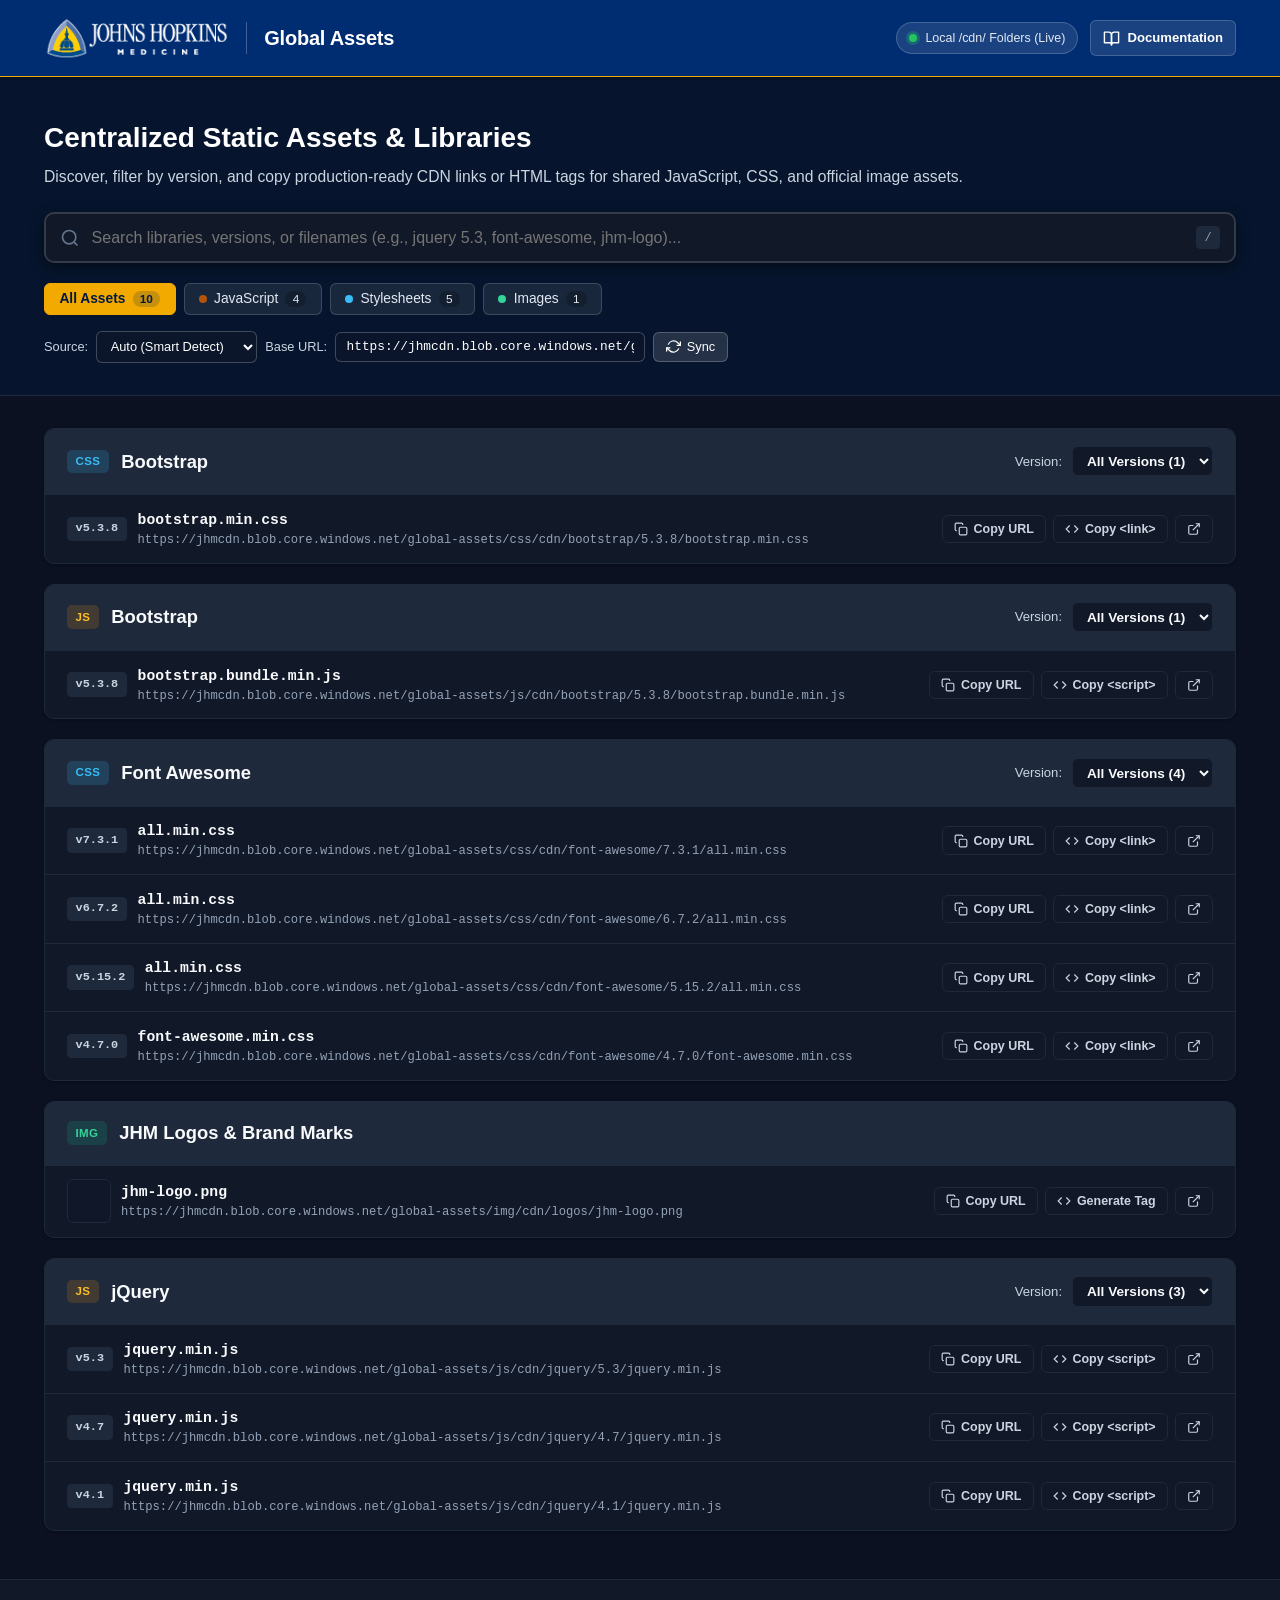
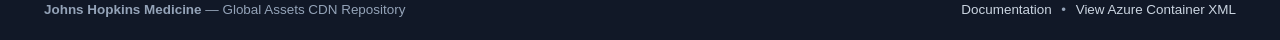
==== commit 1d28e80d: "updates to implement final decisions about image assets" ====
--- a/index.html
+++ b/index.html
@@ -5,7 +5,7 @@
 	<meta name="viewport" content="width=device-width, initial-scale=1.0">
 	<title>Johns Hopkins Medicine | Global Assets</title>
 	<link rel="icon" type="image/x-icon" href="img/favicon.ico">
-	<link rel="stylesheet" href="css/site.css">
+	<link rel="stylesheet" href="css/site.css?v=2">
 </head>
 <body>
 	<a href="#mainContent" class="skip-link">Skip to main content</a>
@@ -277,6 +277,6 @@
 	<!-- Toast Notification -->
 	<div id="toast" class="toast" role="status" aria-live="polite" aria-atomic="true"></div>
 
-	<script src="js/site.js"></script>
+	<script src="js/site.js?v=2"></script>
 </body>
 </html>
--- a/css/site.css
+++ b/css/site.css
@@ -519,12 +519,6 @@
 	color: var(--text-primary);
 }
 
-.library-folder {
-	font-size: 0.8rem;
-	color: var(--text-muted);
-	font-family: ui-monospace, SFMono-Regular, Menlo, Monaco, Consolas, monospace;
-}
-
 .card-controls {
 	display: flex;
 	align-items: center;
@@ -614,12 +608,6 @@
 	word-break: break-all;
 }
 
-.file-meta-sub {
-	font-size: 0.76rem;
-	color: #93c5fd;
-	margin-top: 0.15rem;
-}
-
 .file-actions {
 	display: flex;
 	align-items: center;
@@ -656,7 +644,7 @@
 }
 
 /* ==========================================================================
-   Image Row Thumbnail & Generate Tag Button
+   Image Row Thumbnail
    ========================================================================== */
 .file-thumb-box {
 	width: 44px;
@@ -677,17 +665,6 @@
 	max-height: 100%;
 	object-fit: contain;
 	display: block;
-}
-
-.btn-generate-tag {
-	border-color: rgba(16, 185, 129, 0.45);
-	color: #6ee7b7;
-}
-
-.btn-generate-tag:hover {
-	border-color: var(--accent-img-text);
-	color: #ffffff;
-	background: rgba(16, 185, 129, 0.2);
 }
 
 /* ==========================================================================
@@ -808,42 +785,12 @@
 	flex: 1;
 }
 
-.modal-meta-top-row {
-	display: flex;
-	align-items: center;
-	justify-content: space-between;
-	gap: 0.5rem;
-	flex-wrap: wrap;
-	margin-bottom: 0.15rem;
-}
-
 .modal-img-filename {
 	font-weight: 700;
 	font-size: 0.92rem;
 	color: var(--text-primary);
 	font-family: ui-monospace, SFMono-Regular, Menlo, Monaco, Consolas, monospace;
-}
-
-.predefined-badge {
-	display: inline-flex;
-	align-items: center;
-	padding: 0.12rem 0.55rem;
-	border-radius: 999px;
-	font-size: 0.7rem;
-	font-weight: 700;
-	letter-spacing: 0.02em;
-}
-
-.predefined-badge-ok {
-	background: var(--accent-img-bg);
-	color: var(--accent-img-text);
-	border: 1px solid rgba(52, 211, 153, 0.35);
-}
-
-.predefined-badge-warn {
-	background: var(--accent-js-bg);
-	color: var(--accent-js-text);
-	border: 1px solid rgba(251, 191, 36, 0.35);
+	margin-bottom: 0.15rem;
 }
 
 .modal-img-url {
@@ -853,54 +800,6 @@
 	word-break: break-all;
 }
 
-.modal-predefined-bar {
-	display: flex;
-	align-items: center;
-	justify-content: space-between;
-	gap: 0.75rem;
-	flex-wrap: wrap;
-	padding: 0.55rem 0.85rem;
-	background: rgba(15, 23, 42, 0.55);
-	border: 1px solid var(--border-color);
-	border-radius: var(--radius-sm);
-}
-
-.modal-predefined-note {
-	display: inline-flex;
-	align-items: center;
-	gap: 0.45rem;
-	font-size: 0.78rem;
-	color: var(--text-secondary);
-}
-
-.modal-predefined-note code {
-	color: var(--code-inline-color);
-	font-family: ui-monospace, SFMono-Regular, Menlo, Monaco, Consolas, monospace;
-}
-
-.btn-unlock-meta {
-	background: rgba(255, 255, 255, 0.08);
-	border: 1px solid var(--border-hover);
-	color: var(--text-primary);
-	padding: 0.28rem 0.65rem;
-	border-radius: 5px;
-	font-size: 0.75rem;
-	font-weight: 600;
-	cursor: pointer;
-	transition: all 0.15s ease;
-}
-
-.btn-unlock-meta:hover {
-	border-color: var(--jhm-gold);
-	color: var(--jhm-gold);
-}
-
-.btn-unlock-meta.unlocked {
-	background: rgba(242, 169, 0, 0.18);
-	border-color: var(--jhm-gold);
-	color: var(--jhm-gold);
-}
-
 .modal-field-group {
 	display: flex;
 	flex-direction: column;
@@ -924,91 +823,11 @@
 	font-size: 0.82rem;
 }
 
-.modal-label-hint {
-	font-size: 0.76rem;
-	font-weight: 400;
-	color: var(--text-muted);
-}
-
-.modal-toggle-group {
-	display: grid;
-	grid-template-columns: 1fr 1fr;
-	gap: 0.55rem;
-}
-
-.modal-toggle-btn {
-	padding: 0.62rem 0.85rem;
-	border-radius: var(--radius-sm);
-	border: 1px solid var(--border-color);
-	background: var(--bg-page);
-	color: var(--text-secondary);
-	font-size: 0.84rem;
-	font-weight: 600;
-	cursor: pointer;
-	transition: all 0.15s ease;
-	text-align: center;
-}
-
-.modal-toggle-btn code {
-	font-family: ui-monospace, SFMono-Regular, Menlo, Monaco, Consolas, monospace;
-	font-size: 0.8rem;
-}
-
-.modal-toggle-btn:hover {
-	border-color: var(--border-hover);
-	color: var(--text-primary);
-}
-
-.modal-toggle-btn.active {
-	background: rgba(242, 169, 0, 0.15);
-	border-color: var(--jhm-gold);
-	color: #ffffff;
-}
-
-.modal-toggle-btn.active code {
-	color: var(--jhm-gold-dark);
-}
-
-.modal-input {
-	width: 100%;
-	padding: 0.65rem 0.85rem;
-	border-radius: var(--radius-sm);
-	border: 1px solid var(--border-hover);
-	background: var(--bg-page);
-	color: var(--text-primary);
-	font-size: 0.9rem;
-	transition: border-color 0.15s ease, box-shadow 0.15s ease;
-}
-
-.modal-input.is-readonly {
-	background: rgba(15, 23, 42, 0.55);
-	border-color: var(--border-color);
-	color: var(--text-secondary);
-	cursor: default;
-}
-
-.modal-input:focus {
-	outline: none;
-	border-color: var(--jhm-gold);
-	box-shadow: 0 0 0 3px rgba(242, 169, 0, 0.25);
-}
-
 .modal-preview-header {
 	display: flex;
 	align-items: center;
 	justify-content: space-between;
 	gap: 0.5rem;
-}
-
-.modal-live-pill {
-	font-size: 0.7rem;
-	font-weight: 700;
-	text-transform: uppercase;
-	letter-spacing: 0.05em;
-	padding: 0.12rem 0.5rem;
-	border-radius: 999px;
-	background: var(--accent-img-bg);
-	color: var(--accent-img-text);
 }
 
 .modal-code-preview {
@@ -1443,9 +1262,6 @@
 	.file-actions {
 		width: 100%;
 	}
-	.modal-toggle-group {
-		grid-template-columns: 1fr;
-	}
 	.docs-hero {
 		padding: 1.5rem 0 1.25rem;
 	}
